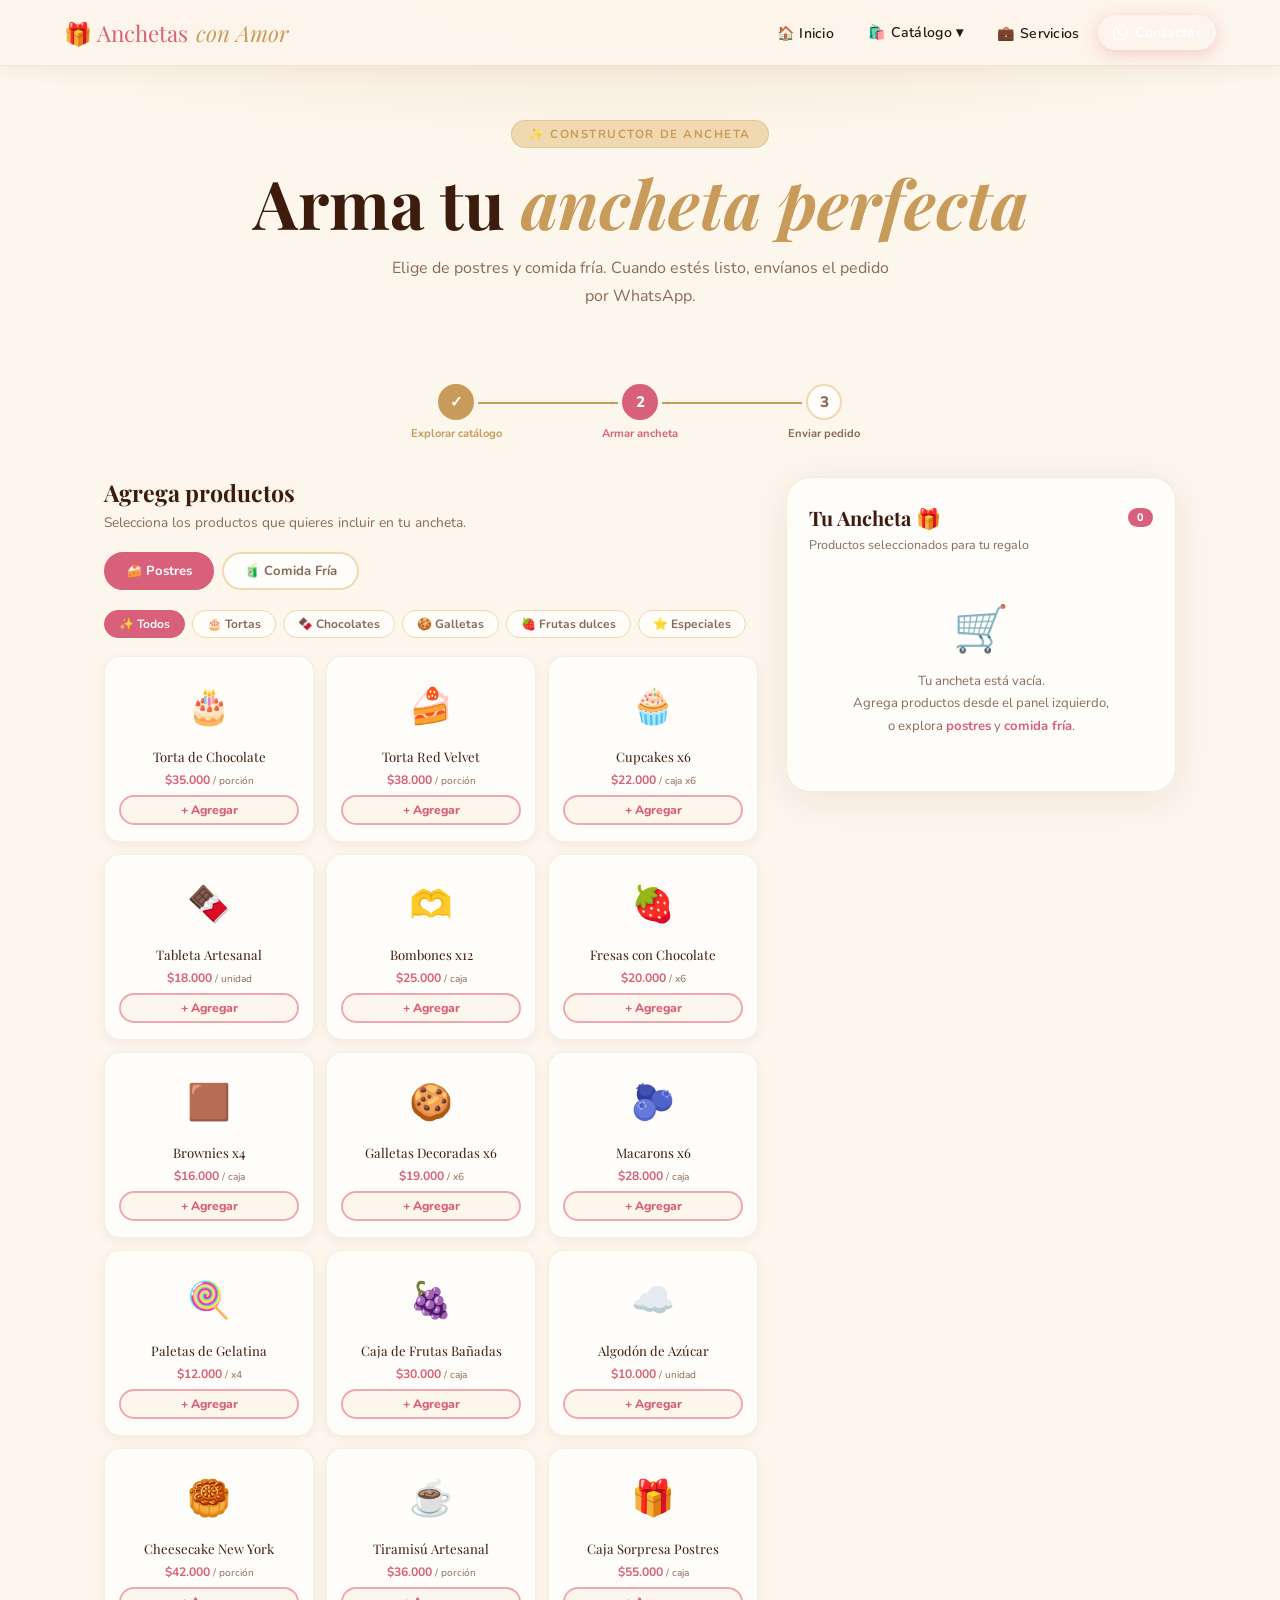
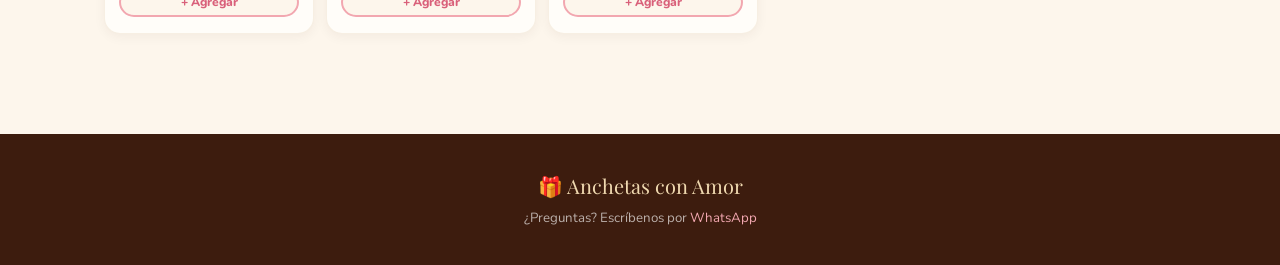
==== crea-tu-ancheta.html @ 2e7be338 "primer commit" ====
<!DOCTYPE html>
<html lang="es">
<head>
  <meta charset="UTF-8"/>
  <meta name="viewport" content="width=device-width, initial-scale=1.0"/>
  <title>Crea tu Ancheta · Anchetas con Amor ✨</title>
  <link rel="stylesheet" href="shared.css"/>
  <style>
    /* ── Hero ── */
    .page-hero::before {
      content:''; position:absolute; inset:0;
      background: radial-gradient(ellipse 85% 55% at 50% 0%, rgba(200,155,90,0.2) 0%, transparent 70%);
      pointer-events:none;
    }
    .hero-tag { background:var(--light-gold); color:var(--gold); border:1px solid rgba(200,155,90,0.3); }
    .page-hero h1 em { color:var(--gold); }

    /* ── Steps ── */
    .steps-bar {
      display:flex; justify-content:center; align-items:center;
      gap:0; padding:24px 5% 36px; max-width:680px; margin:0 auto;
    }
    .step { display:flex; flex-direction:column; align-items:center; gap:6px; flex:1; position:relative; }
    .step:not(:last-child)::after {
      content:''; position:absolute; top:18px; left:calc(50% + 22px); right:calc(-50% + 22px);
      height:2px; background:var(--light-gold);
    }
    .step.done:not(:last-child)::after,
    .step.active:not(:last-child)::after { background:var(--gold); }
    .step-dot {
      width:36px; height:36px; border-radius:50%; display:flex; align-items:center; justify-content:center;
      font-size:0.95rem; font-weight:800; background:var(--warm-white);
      border:2px solid var(--light-gold); color:var(--text-light); transition:all 0.3s; z-index:1;
    }
    .step.active .step-dot { background:var(--rose); border-color:var(--rose); color:#fff; }
    .step.done   .step-dot { background:var(--gold); border-color:var(--gold); color:#fff; }
    .step-label  { font-size:0.7rem; font-weight:700; color:var(--text-light); text-align:center; }
    .step.active .step-label { color:var(--rose); }
    .step.done   .step-label { color:var(--gold); }

    /* ── Layout ── */
    .builder-wrap {
      display:grid; grid-template-columns:1fr 390px; gap:28px;
      padding:0 5% 100px; max-width:1200px; margin:0 auto;
    }

    /* ── Left panel ── */
    .catalog-panel h2 {
      font-family:'Playfair Display',serif; font-size:1.45rem;
      color:var(--chocolate); margin-bottom:5px;
    }
    .catalog-panel > .sub { color:var(--text-light); font-size:0.86rem; margin-bottom:20px; }

    .source-tabs { display:flex; gap:8px; margin-bottom:20px; flex-wrap:wrap; }
    .source-tab {
      padding:8px 20px; border-radius:50px; border:2px solid var(--light-gold);
      background:var(--warm-white); color:var(--text-light); font-weight:700;
      font-size:0.82rem; cursor:pointer; transition:all 0.2s; font-family:'Nunito',sans-serif;
    }
    .source-tab.active { background:var(--rose); color:#fff; border-color:var(--rose); }

    .mini-filter-bar { display:flex; gap:7px; flex-wrap:wrap; margin-bottom:18px; }
    .mini-filter {
      padding:5px 14px; border-radius:50px; border:1.5px solid var(--light-gold);
      background:var(--warm-white); color:var(--text-light); font-weight:700;
      font-size:0.75rem; cursor:pointer; transition:all 0.2s; font-family:'Nunito',sans-serif;
    }
    .mini-filter:hover  { border-color:var(--blush); color:var(--rose); }
    .mini-filter.active { background:var(--rose); color:#fff; border-color:var(--rose); }

    .mini-grid {
      display:grid; grid-template-columns:repeat(auto-fill, minmax(170px,1fr)); gap:12px;
    }
    .mini-card {
      background:var(--warm-white); border-radius:16px; padding:14px 14px 16px;
      border:1px solid rgba(200,155,90,0.14); box-shadow:0 3px 12px rgba(61,28,14,0.05);
      transition:transform 0.2s, box-shadow 0.2s; display:flex; flex-direction:column;
      align-items:center; gap:7px; text-align:center;
    }
    .mini-card:hover { transform:translateY(-4px); box-shadow:0 10px 26px rgba(61,28,14,0.1); }
    .mini-card.hidden { display:none; }

    .mini-img-wrap {
      width:70px; height:70px; border-radius:12px; overflow:hidden;
      display:flex; align-items:center; justify-content:center; flex-shrink:0;
    }
    .mini-img-wrap img { width:100%; height:100%; object-fit:cover; }
    .mini-emoji { font-size:2.2rem; }

    .mini-name  { font-family:'Playfair Display',serif; font-size:0.82rem; color:var(--chocolate); line-height:1.3; }
    .mini-price { font-size:0.76rem; color:var(--rose); font-weight:700; }
    .mini-add {
      background:var(--cream); border:2px solid var(--blush); color:var(--rose);
      border-radius:50px; padding:5px 14px; font-weight:800; font-size:0.76rem;
      cursor:pointer; transition:all 0.2s; width:100%; font-family:'Nunito',sans-serif;
    }
    .mini-add:hover { background:var(--rose); color:#fff; border-color:var(--rose); }

    .hidden-panel { display:none; }

    /* ── Cart panel ── */
    .cart-panel {
      position:sticky; top:88px; height:fit-content;
      background:var(--warm-white); border-radius:24px; padding:26px 22px;
      border:1px solid rgba(200,155,90,0.2); box-shadow:0 8px 40px rgba(61,28,14,0.08);
      max-height: calc(100vh - 110px);
      overflow-y: auto;
    }
    .cart-panel::-webkit-scrollbar { width: 5px; }
    .cart-panel::-webkit-scrollbar-thumb { background: var(--light-gold); border-radius: 10px; }

    .cart-panel h3 {
      font-family:'Playfair Display',serif; font-size:1.25rem; color:var(--chocolate);
      margin-bottom:5px; display:flex; align-items:center; justify-content:space-between;
    }
    .cart-count-badge {
      background:var(--rose); color:#fff; font-size:0.68rem; font-weight:800;
      padding:2px 9px; border-radius:50px; font-family:'Nunito',sans-serif;
    }
    .cart-subtitle { font-size:0.78rem; color:var(--text-light); margin-bottom:18px; }

    /* Empty */
    .cart-empty { text-align:center; padding:28px 0; }
    .cart-empty .ei { font-size:2.8rem; margin-bottom:10px; }
    .cart-empty p { color:var(--text-light); font-size:0.82rem; line-height:1.7; }
    .cart-empty a { color:var(--rose); font-weight:700; text-decoration:none; }

    /* Items */
    .cart-items { display:flex; flex-direction:column; gap:9px; margin-bottom:16px; }
    .cart-item {
      display:flex; align-items:center; gap:10px; padding:9px 12px;
      background:var(--cream); border-radius:13px; border:1px solid rgba(200,155,90,0.14);
    }
    .ci-thumb {
      width:38px; height:38px; border-radius:9px; overflow:hidden; flex-shrink:0;
      display:flex; align-items:center; justify-content:center;
      background:var(--light-gold);
    }
    .ci-thumb img  { width:100%; height:100%; object-fit:cover; }
    .ci-thumb span { font-size:1.5rem; }
    .ci-info { flex:1; min-width:0; }
    .ci-name  { font-size:0.8rem; font-weight:700; color:var(--chocolate); white-space:nowrap; overflow:hidden; text-overflow:ellipsis; }
    .ci-price { font-size:0.72rem; color:var(--text-light); }
    .ci-controls { display:flex; align-items:center; gap:4px; flex-shrink:0; }
    .ci-btn {
      width:24px; height:24px; border-radius:50%; border:1.5px solid var(--blush);
      background:none; color:var(--rose); font-size:0.88rem; font-weight:800;
      cursor:pointer; transition:all 0.18s; display:flex; align-items:center; justify-content:center;
      font-family:'Nunito',sans-serif;
    }
    .ci-btn:hover { background:var(--rose); color:#fff; border-color:var(--rose); }
    .ci-qty { font-size:0.82rem; font-weight:800; min-width:18px; text-align:center; }

    /* Totals */
    .cart-divider { height:1px; background:var(--light-gold); margin:14px 0; }
    .cart-total { display:flex; justify-content:space-between; font-size:0.86rem; color:var(--text-light); margin-bottom:5px; }
    .cart-total.grand { font-size:1.1rem; font-family:'Playfair Display',serif; color:var(--chocolate); }
    .cart-total.grand span:last-child { color:var(--rose); }

    /* Message */
    .message-field { margin:16px 0; }
    .message-field label { display:block; font-size:0.78rem; font-weight:700; color:var(--text-light); margin-bottom:6px; letter-spacing:0.04em; }
    .message-field textarea {
      width:100%; padding:9px 13px; border-radius:12px;
      border:1.5px solid var(--light-gold); background:var(--cream);
      font-family:'Nunito',sans-serif; font-size:0.82rem; color:var(--text);
      resize:none; height:68px; transition:border-color 0.2s;
    }
    .message-field textarea:focus { outline:none; border-color:var(--rose); }

    /* Buttons */
    .btn-order {
      width:100%; padding:13px; border-radius:50px;
      background:var(--rose); color:#fff; font-family:'Nunito',sans-serif;
      font-weight:800; font-size:0.93rem; border:none; cursor:pointer;
      box-shadow:0 6px 22px rgba(217,96,122,0.35); transition:background 0.2s, transform 0.2s;
      display:flex; align-items:center; justify-content:center; gap:8px;
      margin-bottom:9px; text-decoration:none;
    }
    .btn-order:hover { background:var(--deep-rose); transform:translateY(-2px); }
    .btn-clear {
      width:100%; padding:9px; border-radius:50px;
      background:transparent; color:var(--text-light); font-family:'Nunito',sans-serif;
      font-weight:700; font-size:0.8rem; border:1.5px solid var(--light-gold); cursor:pointer; transition:all 0.2s;
    }
    .btn-clear:hover { border-color:var(--rose); color:var(--rose); }

    /* Responsive */
    @media (max-width:900px) {
      .builder-wrap { grid-template-columns:1fr; }
      .cart-panel { position:static; max-height:none; }
    }
  </style>
</head>
<body>

<nav id="navbar">
  <a href="index.html" class="logo">🎁 Anchetas <span>con Amor</span></a>
  <button class="hamburger" id="hamburger"><span></span><span></span><span></span></button>
  <ul class="nav-links" id="navLinks">
    <li><a href="index.html">🏠 Inicio</a></li>
    <li class="dropdown">
      <button>🛍️ Catálogo ▾</button>
      <div class="dropdown-menu">
        <a href="postres.html">🍰 Postres</a>
        <div class="dropdown-divider"></div>
        <a href="comida-fria.html">🧃 Comida Fría</a>
        <div class="dropdown-divider"></div>
        <a href="crea-tu-ancheta.html" style="color:var(--rose)">✨ Crea tu Ancheta</a>
      </div>
    </li>
    <li><a href="servicios.html">💼 Servicios</a></li>
    <li><a id="navWA" href="#" target="_blank" rel="noopener" class="btn-wa">
      <svg width="15" height="15" viewBox="0 0 24 24" fill="currentColor"><path d="M17.472 14.382c-.297-.149-1.758-.867-2.03-.967-.273-.099-.471-.148-.67.15-.197.297-.767.966-.94 1.164-.173.199-.347.223-.644.075-.297-.15-1.255-.463-2.39-1.475-.883-.788-1.48-1.761-1.653-2.059-.173-.297-.018-.458.13-.606.134-.133.298-.347.446-.52.149-.174.198-.298.298-.497.099-.198.05-.371-.025-.52-.075-.149-.669-1.612-.916-2.207-.242-.579-.487-.5-.669-.51-.173-.008-.371-.01-.57-.01-.198 0-.52.074-.792.372-.272.297-1.04 1.016-1.04 2.479 0 1.462 1.065 2.875 1.213 3.074.149.198 2.096 3.2 5.077 4.487.709.306 1.262.489 1.694.625.712.227 1.36.195 1.871.118.571-.085 1.758-.719 2.006-1.413.248-.694.248-1.289.173-1.413-.074-.124-.272-.198-.57-.347m-5.421 7.403h-.004a9.87 9.87 0 01-5.031-1.378l-.361-.214-3.741.982.998-3.648-.235-.374a9.86 9.86 0 01-1.51-5.26c.001-5.45 4.436-9.884 9.888-9.884 2.64 0 5.122 1.03 6.988 2.898a9.825 9.825 0 012.893 6.994c-.003 5.45-4.437 9.884-9.885 9.884m8.413-18.297A11.815 11.815 0 0012.05 0C5.495 0 .16 5.335.157 11.892c0 2.096.547 4.142 1.588 5.945L.057 24l6.305-1.654a11.882 11.882 0 005.683 1.448h.005c6.554 0 11.89-5.335 11.893-11.893a11.821 11.821 0 00-3.48-8.413z"/></svg>
      Contactar
    </a></li>
  </ul>
</nav>

<div class="page-hero">
  <span class="hero-tag">✨ Constructor de ancheta</span>
  <h1>Arma tu <em>ancheta perfecta</em></h1>
  <p>Elige de postres y comida fría. Cuando estés listo, envíanos el pedido por WhatsApp.</p>
</div>

<!-- Steps -->
<div class="steps-bar">
  <div class="step done">
    <div class="step-dot">✓</div>
    <span class="step-label">Explorar catálogo</span>
  </div>
  <div class="step active" id="step2">
    <div class="step-dot">2</div>
    <span class="step-label">Armar ancheta</span>
  </div>
  <div class="step" id="step3">
    <div class="step-dot">3</div>
    <span class="step-label">Enviar pedido</span>
  </div>
</div>

<!-- Builder layout -->
<div class="builder-wrap">

  <!-- LEFT: mini catalog -->
  <div class="catalog-panel">
    <h2>Agrega productos</h2>
    <p class="sub">Selecciona los productos que quieres incluir en tu ancheta.</p>

    <div class="source-tabs">
      <button class="source-tab active" id="tab-postres" onclick="showSection('postres',this)">🍰 Postres</button>
      <button class="source-tab"        id="tab-fria"    onclick="showSection('fria',this)">🧃 Comida Fría</button>
    </div>

    <!-- Postres mini section -->
    <div id="section-postres">
      <div class="mini-filter-bar" id="mf-postres"></div>
      <div class="mini-grid" id="mg-postres"></div>
    </div>

    <!-- Comida fría mini section -->
    <div id="section-fria" class="hidden-panel">
      <div class="mini-filter-bar" id="mf-fria"></div>
      <div class="mini-grid" id="mg-fria"></div>
    </div>
  </div>

  <!-- RIGHT: cart -->
  <div class="cart-panel">
    <h3>
      Tu Ancheta 🎁
      <span class="cart-count-badge" id="cartBadge">0</span>
    </h3>
    <p class="cart-subtitle">Productos seleccionados para tu regalo</p>

    <div id="cartEmpty" class="cart-empty">
      <div class="ei">🛒</div>
      <p>Tu ancheta está vacía.<br>
        Agrega productos desde el panel izquierdo,<br>
        o explora <a href="postres.html">postres</a> y <a href="comida-fria.html">comida fría</a>.
      </p>
    </div>

    <div id="cartItemsEl" class="cart-items" style="display:none"></div>

    <div id="cartFooter" style="display:none">
      <div class="cart-divider"></div>
      <div class="cart-total"><span>Subtotal</span><span id="subtotal">$0</span></div>
      <div class="cart-total"><span>Empaque & Decoración</span><span id="empaqueAmt">$5.000</span></div>
      <div class="cart-total grand"><span>Total estimado</span><span id="grandTotal">$5.000</span></div>

      <div class="message-field">
        <label>💌 Mensaje para incluir en la ancheta (opcional)</label>
        <textarea id="msgField" placeholder="Ej: ¡Feliz cumpleaños amor! Con todo mi cariño 🌹"></textarea>
      </div>

      <a id="btnOrder" href="#" class="btn-order" target="_blank" rel="noopener">
        <svg width="17" height="17" viewBox="0 0 24 24" fill="currentColor"><path d="M17.472 14.382c-.297-.149-1.758-.867-2.03-.967-.273-.099-.471-.148-.67.15-.197.297-.767.966-.94 1.164-.173.199-.347.223-.644.075-.297-.15-1.255-.463-2.39-1.475-.883-.788-1.48-1.761-1.653-2.059-.173-.297-.018-.458.13-.606.134-.133.298-.347.446-.52.149-.174.198-.298.298-.497.099-.198.05-.371-.025-.52-.075-.149-.669-1.612-.916-2.207-.242-.579-.487-.5-.669-.51-.173-.008-.371-.01-.57-.01-.198 0-.52.074-.792.372-.272.297-1.04 1.016-1.04 2.479 0 1.462 1.065 2.875 1.213 3.074.149.198 2.096 3.2 5.077 4.487.709.306 1.262.489 1.694.625.712.227 1.36.195 1.871.118.571-.085 1.758-.719 2.006-1.413.248-.694.248-1.289.173-1.413-.074-.124-.272-.198-.57-.347m-5.421 7.403h-.004a9.87 9.87 0 01-5.031-1.378l-.361-.214-3.741.982.998-3.648-.235-.374a9.86 9.86 0 01-1.51-5.26c.001-5.45 4.436-9.884 9.888-9.884 2.64 0 5.122 1.03 6.988 2.898a9.825 9.825 0 012.893 6.994c-.003 5.45-4.437 9.884-9.885 9.884m8.413-18.297A11.815 11.815 0 0012.05 0C5.495 0 .16 5.335.157 11.892c0 2.096.547 4.142 1.588 5.945L.057 24l6.305-1.654a11.882 11.882 0 005.683 1.448h.005c6.554 0 11.89-5.335 11.893-11.893a11.821 11.821 0 00-3.48-8.413z"/></svg>
        Pedir por WhatsApp
      </a>
      <button class="btn-clear" onclick="clearCart()">🗑️ Vaciar ancheta</button>
    </div>
  </div>
</div>

<div id="toast"></div>

<footer>
  <span class="footer-logo">🎁 Anchetas con Amor</span>
  <p>¿Preguntas? Escríbenos por <a id="footerWA" href="#">WhatsApp</a></p>
</footer>

<script src="productos.js"></script>
<script>
  // ── Cart ──────────────────────────────────────────────
  function getCart() { try { return JSON.parse(localStorage.getItem('ancheta_cart')) || []; } catch { return []; } }
  function saveCart(c) { localStorage.setItem('ancheta_cart', JSON.stringify(c)); renderCart(); }

  function fmt(n) { return '$' + n.toLocaleString('es-CO'); }

  function addToCart(id) {
    const prod = CATALOGO.find(p => p.id === id);
    if (!prod) return;
    let cart = getCart();
    const ex = cart.find(i => i.id === id);
    if (ex) { ex.qty += 1; } else { cart.push({ id:prod.id, name:prod.name, emoji:prod.emoji, image:prod.image||'', price:prod.price, qty:1, seccion:prod.seccion }); }
    saveCart(cart);
    showToast('🎁 ' + prod.name + ' agregado');
  }

  function changeCartQty(id, delta) {
    let cart = getCart();
    const idx = cart.findIndex(i => i.id === id);
    if (idx === -1) return;
    cart[idx].qty += delta;
    if (cart[idx].qty <= 0) cart.splice(idx, 1);
    saveCart(cart);
  }

  function clearCart() {
    if (!confirm('¿Vaciar tu ancheta?')) return;
    localStorage.removeItem('ancheta_cart');
    renderCart();
  }

  // ── Render cart ───────────────────────────────────────
  function renderCart() {
    const cart    = getCart();
    const total   = cart.reduce((s, i) => s + i.qty, 0);
    const sub     = cart.reduce((s, i) => s + i.qty * i.price, 0);
    const empaque = CONFIG.empaque;

    document.getElementById('cartBadge').textContent = total;
    document.getElementById('cartEmpty').style.display    = cart.length === 0 ? 'block' : 'none';
    document.getElementById('cartItemsEl').style.display  = cart.length > 0  ? 'flex'  : 'none';
    document.getElementById('cartFooter').style.display   = cart.length > 0  ? 'block' : 'none';

    // step 3
    document.getElementById('step3').classList.toggle('active', cart.length > 0);

    if (cart.length > 0) {
      document.getElementById('subtotal').textContent   = fmt(sub);
      document.getElementById('empaqueAmt').textContent = fmt(empaque);
      document.getElementById('grandTotal').textContent = fmt(sub + empaque);

      const el = document.getElementById('cartItemsEl');
      el.innerHTML = '';
      cart.forEach(item => {
        const div = document.createElement('div');
        div.className = 'cart-item';
        const thumbHTML = item.image
          ? `<img src="${item.image}" alt="${item.name}" onerror="this.style.display='none';this.nextElementSibling.style.display='block'"><span style="display:none">${item.emoji}</span>`
          : `<span>${item.emoji}</span>`;
        div.innerHTML = `
          <div class="ci-thumb">${thumbHTML}</div>
          <div class="ci-info">
            <div class="ci-name">${item.name}</div>
            <div class="ci-price">${fmt(item.price)} c/u · ${fmt(item.price * item.qty)}</div>
          </div>
          <div class="ci-controls">
            <button class="ci-btn" onclick="changeCartQty('${item.id}',-1)">−</button>
            <span class="ci-qty">${item.qty}</span>
            <button class="ci-btn" onclick="changeCartQty('${item.id}',1)">+</button>
          </div>`;
        el.appendChild(div);
      });
      updateWALink(cart, sub);
    }
  }

  function updateWALink(cart, sub) {
    const msg_field = document.getElementById('msgField');
    const msg = msg_field ? msg_field.value : '';
    let text = `🎁 *Pedido de Ancheta — ${CONFIG.nombre_negocio}*\n\n*Productos:*\n`;
    cart.forEach(i => { text += `• ${i.emoji} ${i.name} x${i.qty} = ${fmt(i.price * i.qty)}\n`; });
    text += `\n📦 Empaque & Decoración: ${fmt(CONFIG.empaque)}`;
    text += `\n💰 *Total estimado: ${fmt(sub + CONFIG.empaque)}*`;
    if (msg.trim()) text += `\n\n💌 *Mensaje para la ancheta:*\n"${msg.trim()}"`;
    text += '\n\n¡Hola! Quisiera hacer este pedido 😊';
    document.getElementById('btnOrder').href = 'https://wa.me/' + CONFIG.whatsapp + '?text=' + encodeURIComponent(text);
  }

  document.addEventListener('input', e => {
    if (e.target.id === 'msgField') {
      const cart = getCart();
      const sub  = cart.reduce((s, i) => s + i.qty * i.price, 0);
      updateWALink(cart, sub);
    }
  });

  // ── Build mini catalogs ───────────────────────────────
  const CAT_LABELS = {
    // postres
    'tortas':'🎂 Tortas','chocolates':'🍫 Chocolates','galletas':'🍪 Galletas',
    'frutas-dulces':'🍓 Frutas dulces','especiales':'⭐ Especiales',
    // fria
    'bebidas':'🥤 Bebidas','snacks':'🍿 Snacks','quesos':'🧀 Quesos',
    'frutas-frescas':'🍉 Frutas','saludables':'🥗 Saludables'
  };

  function buildMiniSection(seccion) {
    const prods = CATALOGO.filter(p => p.seccion === seccion && p.active);
    const filterBar = document.getElementById('mf-' + seccion);
    const grid = document.getElementById('mg-' + seccion);

    // mini filters
    const btnAll = document.createElement('button');
    btnAll.className = 'mini-filter active'; btnAll.dataset.filter = 'all'; btnAll.textContent = '✨ Todos';
    filterBar.appendChild(btnAll);

    const cats = [...new Set(prods.map(p => p.category))];
    cats.forEach(cat => {
      const btn = document.createElement('button');
      btn.className = 'mini-filter'; btn.dataset.filter = cat;
      btn.textContent = CAT_LABELS[cat] || cat;
      filterBar.appendChild(btn);
    });

    filterBar.addEventListener('click', e => {
      const btn = e.target.closest('.mini-filter');
      if (!btn) return;
      filterBar.querySelectorAll('.mini-filter').forEach(b => b.classList.remove('active'));
      btn.classList.add('active');
      const cat = btn.dataset.filter;
      grid.querySelectorAll('.mini-card').forEach(card => {
        card.classList.toggle('hidden', !(cat === 'all' || card.dataset.cat === cat));
      });
    });

    // cards
    prods.forEach(prod => {
      const div = document.createElement('div');
      div.className = 'mini-card'; div.dataset.cat = prod.category;
      const thumbHTML = prod.image
        ? `<img src="${prod.image}" alt="${prod.name}" style="width:100%;height:100%;object-fit:cover" onerror="this.style.display='none';this.nextElementSibling.style.display='block'"><span class="mini-emoji" style="display:none">${prod.emoji}</span>`
        : `<span class="mini-emoji">${prod.emoji}</span>`;
      div.innerHTML = `
        <div class="mini-img-wrap">${thumbHTML}</div>
        <div class="mini-name">${prod.name}</div>
        <div class="mini-price">${fmt(prod.price)} <small style="font-weight:400;color:var(--text-light)">/ ${prod.unit}</small></div>
        <button class="mini-add" onclick="addToCart('${prod.id}')">+ Agregar</button>`;
      grid.appendChild(div);
    });
  }

  function showSection(seccion, btn) {
    document.querySelectorAll('.source-tab').forEach(b => b.classList.remove('active'));
    btn.classList.add('active');
    document.getElementById('section-postres').classList.toggle('hidden-panel', seccion !== 'postres');
    document.getElementById('section-fria').classList.toggle('hidden-panel', seccion !== 'fria');
  }

  function showToast(msg) {
    const t = document.getElementById('toast');
    if (!t) return;
    t.textContent = msg; t.classList.add('show');
    clearTimeout(t._t); t._t = setTimeout(() => t.classList.remove('show'), 2500);
  }

  // ── Nav ───────────────────────────────────────────────
  window.addEventListener('scroll', () => document.getElementById('navbar').classList.toggle('scrolled', scrollY > 20));
  document.getElementById('hamburger').addEventListener('click', () => document.getElementById('navLinks').classList.toggle('open'));

  // ── Init ──────────────────────────────────────────────
  document.getElementById('navWA').href    = 'https://wa.me/' + CONFIG.whatsapp + '?text=' + encodeURIComponent('Hola! Me interesa una ancheta 🎁');
  document.getElementById('footerWA').href = 'https://wa.me/' + CONFIG.whatsapp;

  buildMiniSection('postres');
  buildMiniSection('fria');
  renderCart();
</script>
</body>
</html>
---- shared.css ----
/* =====================================================
   shared.css — Estilos compartidos entre todas las páginas
   ===================================================== */

@import url('https://fonts.googleapis.com/css2?family=Playfair+Display:ital,wght@0,400;0,700;1,400&family=Nunito:wght@300;400;600;700;800&display=swap');

/* ── Variables globales ── */
:root {
  --cream: #FDF6EC;
  --warm-white: #FFFDF9;
  --blush: #F2A7B0;
  --rose: #D9607A;
  --deep-rose: #A63C52;
  --gold: #C89B5A;
  --light-gold: #F0D9B0;
  --chocolate: #3D1C0E;
  --text: #2B1A10;
  --text-light: #8A6A58;
  --teal: #4A9E7F;
  --deep-teal: #2E7A5E;
  --mint: #A8D5BA;
  --light-sky: #D6F0F0;
  --success: #4CAF50;
  --radius-card: 22px;
  --shadow-card: 0 4px 20px rgba(61,28,14,0.07);
  --shadow-hover: 0 16px 42px rgba(61,28,14,0.13);
}

* { margin: 0; padding: 0; box-sizing: border-box; }
html { scroll-behavior: smooth; }
body { font-family: 'Nunito', sans-serif; background: var(--cream); color: var(--text); overflow-x: hidden; }

/* ── Navbar ── */
nav {
  position: fixed; top: 0; left: 0; right: 0; z-index: 1000;
  display: flex; align-items: center; justify-content: space-between;
  padding: 15px 5%;
  background: rgba(253,246,236,0.93); backdrop-filter: blur(16px);
  border-bottom: 1px solid rgba(200,155,90,0.2);
  box-shadow: 0 2px 24px rgba(61,28,14,0.06);
  transition: box-shadow 0.3s;
}
nav.scrolled { box-shadow: 0 4px 30px rgba(61,28,14,0.1); }

.logo { font-family: 'Playfair Display', serif; font-size: 1.4rem; color: var(--rose); text-decoration: none; display: flex; align-items: center; gap: 8px; }
.logo span { font-style: italic; color: var(--gold); }

.nav-links { display: flex; align-items: center; gap: 4px; list-style: none; }
.nav-links li a, .nav-links li button {
  font-family: 'Nunito', sans-serif; font-weight: 600; font-size: 0.88rem;
  color: var(--text); text-decoration: none; background: none; border: none;
  cursor: pointer; padding: 8px 15px; border-radius: 50px;
  transition: background 0.22s, color 0.22s; letter-spacing: 0.02em;
}
.nav-links li a:hover, .nav-links li button:hover { background: var(--light-gold); color: var(--deep-rose); }
.nav-links li a.active { background: var(--rose); color: #fff; }

.dropdown { position: relative; }
.dropdown-menu {
  display: none; position: absolute; top: calc(100% + 12px); left: 50%;
  transform: translateX(-50%); background: var(--warm-white);
  border: 1px solid var(--light-gold); border-radius: 18px;
  box-shadow: 0 12px 44px rgba(61,28,14,0.13); min-width: 210px; z-index: 200;
  overflow: hidden; animation: dropIn 0.2s ease;
}
@keyframes dropIn { from{opacity:0;transform:translateX(-50%) translateY(-10px)} to{opacity:1;transform:translateX(-50%) translateY(0)} }
.dropdown:hover .dropdown-menu, .dropdown:focus-within .dropdown-menu { display: block; }
.dropdown-menu a {
  display: flex; align-items: center; gap: 10px; padding: 13px 20px;
  font-size: 0.87rem; font-weight: 600; color: var(--text); text-decoration: none; transition: background 0.2s;
}
.dropdown-menu a:hover { background: var(--cream); color: var(--rose); }
.dropdown-divider { height: 1px; background: var(--light-gold); margin: 0 14px; }

.btn-wa {
  display: flex; align-items: center; gap: 7px;
  background: var(--rose); color: #fff !important; padding: 9px 20px; border-radius: 50px;
  font-weight: 700 !important; font-size: 0.87rem !important; text-decoration: none;
  box-shadow: 0 4px 18px rgba(217,96,122,0.3); transition: background 0.22s, transform 0.2s, box-shadow 0.2s;
}
.btn-wa:hover { background: var(--deep-rose) !important; transform: translateY(-2px); box-shadow: 0 8px 26px rgba(217,96,122,0.4); }

.hamburger { display: none; flex-direction: column; gap: 5px; background: none; border: none; cursor: pointer; padding: 6px; }
.hamburger span { width: 24px; height: 2px; background: var(--text); border-radius: 2px; transition: all 0.3s; }

/* ── Animaciones globales ── */
@keyframes fadeUp { from{opacity:0;transform:translateY(26px)} to{opacity:1;transform:translateY(0)} }
@keyframes badgePop { from{opacity:0;transform:scale(0.5) translateY(20px)} to{opacity:1;transform:scale(1) translateY(0)} }

/* ── Toast global ── */
#toast {
  position: fixed; bottom: 90px; left: 50%; transform: translateX(-50%) translateY(14px);
  background: var(--chocolate); color: #fff; padding: 11px 26px; border-radius: 50px;
  font-weight: 700; font-size: 0.87rem; opacity: 0; pointer-events: none;
  transition: opacity 0.3s, transform 0.3s; z-index: 9999; white-space: nowrap;
}
#toast.show { opacity: 1; transform: translateX(-50%) translateY(0); }

/* ── Ancheta badge flotante ── */
#anchetaBadge {
  position: fixed; bottom: 26px; right: 26px; z-index: 900;
  background: var(--rose); color: #fff;
  padding: 13px 22px; border-radius: 50px;
  font-weight: 800; font-size: 0.9rem;
  box-shadow: 0 8px 32px rgba(217,96,122,0.45);
  display: flex; align-items: center; gap: 10px;
  text-decoration: none; transition: background 0.2s, transform 0.2s, box-shadow 0.2s;
  animation: badgePop 0.4s cubic-bezier(.34,1.56,.64,1) both;
}
#anchetaBadge:hover { background: var(--deep-rose); transform: translateY(-3px) scale(1.03); }
#anchetaBadge .count {
  background: #fff; color: var(--rose); font-size: 0.76rem; font-weight: 800;
  width: 22px; height: 22px; border-radius: 50%; display: flex; align-items: center; justify-content: center;
}

/* ── Page hero ── */
.page-hero { padding: 120px 5% 50px; text-align: center; position: relative; overflow: hidden; }
.hero-tag {
  display: inline-block; font-size: 0.73rem; font-weight: 700; letter-spacing: 0.13em;
  text-transform: uppercase; padding: 5px 17px; border-radius: 50px; margin-bottom: 18px;
  animation: fadeUp 0.7s ease both;
}
.page-hero h1 {
  font-family: 'Playfair Display', serif; font-size: clamp(2.3rem, 5.5vw, 4.2rem);
  color: var(--chocolate); line-height: 1.1; animation: fadeUp 0.8s ease 0.1s both;
}
.page-hero h1 em { font-style: italic; }
.page-hero p {
  color: var(--text-light); font-size: 1rem; max-width: 500px;
  margin: 14px auto 0; line-height: 1.75; animation: fadeUp 0.9s ease 0.2s both;
}

/* ── Filter bar ── */
.filter-bar { display: flex; justify-content: center; gap: 10px; flex-wrap: wrap; padding: 28px 5% 38px; }
.filter-btn {
  font-family: 'Nunito', sans-serif; font-weight: 700; font-size: 0.84rem;
  padding: 9px 22px; border-radius: 50px; border: 2px solid var(--light-gold);
  background: var(--warm-white); color: var(--text-light); cursor: pointer; transition: all 0.22s;
}
.filter-btn:hover { border-color: var(--blush); color: var(--rose); }
.filter-btn.active { background: var(--rose); color: #fff; border-color: var(--rose); }

/* ── Products grid ── */
.products-section { padding: 0 5% 120px; max-width: 1200px; margin: 0 auto; }
.products-grid { display: grid; grid-template-columns: repeat(auto-fill, minmax(255px, 1fr)); gap: 22px; }

/* ── Product card ── */
.product-card {
  background: var(--warm-white); border-radius: var(--radius-card);
  overflow: hidden; border: 1px solid rgba(200,155,90,0.13);
  box-shadow: var(--shadow-card); transition: transform 0.3s, box-shadow 0.3s;
  display: flex; flex-direction: column; animation: fadeUp 0.6s ease both;
}
.product-card:hover { transform: translateY(-7px); box-shadow: var(--shadow-hover); }
.product-card.hidden { display: none; }

/* Card image area */
.card-img-wrap {
  height: 190px; position: relative; overflow: hidden;
  display: flex; align-items: center; justify-content: center;
}
.card-img-wrap img {
  width: 100%; height: 100%; object-fit: cover;
  transition: transform 0.4s ease;
}
.product-card:hover .card-img-wrap img { transform: scale(1.06); }
.card-emoji-fallback { font-size: 4.5rem; }

/* badges */
.card-badge {
  position: absolute; top: 12px; right: 12px;
  font-size: 0.64rem; font-weight: 800; letter-spacing: 0.09em;
  text-transform: uppercase; padding: 3px 11px; border-radius: 50px; color: #fff;
}
.badge-popular { background: var(--gold); }
.badge-nuevo   { background: var(--rose); }
.badge-fresco  { background: #43A047; }

/* Card body */
.card-body { padding: 18px 20px 20px; flex: 1; display: flex; flex-direction: column; }
.card-body h3 { font-family: 'Playfair Display', serif; font-size: 1.05rem; color: var(--chocolate); margin-bottom: 5px; }
.card-body p  { font-size: 0.8rem; color: var(--text-light); line-height: 1.6; flex: 1; }

.card-footer { display: flex; align-items: center; justify-content: space-between; margin-top: 15px; flex-wrap: wrap; gap: 10px; }
.price { font-family: 'Playfair Display', serif; font-size: 1.08rem; color: var(--deep-rose); font-weight: 700; }
.price small { font-family: 'Nunito', sans-serif; font-size: 0.68rem; color: var(--text-light); font-weight: 400; }

/* Card action buttons */
.card-actions { display: flex; align-items: center; gap: 7px; flex-wrap: wrap; }

.btn-add-ancheta {
  background: var(--cream); border: 2px solid var(--blush); color: var(--rose);
  font-family: 'Nunito', sans-serif; font-weight: 800; font-size: 0.78rem;
  padding: 7px 14px; border-radius: 50px; cursor: pointer;
  transition: all 0.2s; white-space: nowrap;
}
.btn-add-ancheta:hover { background: var(--rose); color: #fff; border-color: var(--rose); transform: scale(1.04); }

.btn-buy-solo {
  background: var(--chocolate); color: #fff;
  font-family: 'Nunito', sans-serif; font-weight: 800; font-size: 0.78rem;
  padding: 7px 14px; border-radius: 50px; cursor: pointer;
  border: none; transition: all 0.2s; white-space: nowrap; text-decoration: none;
  display: inline-flex; align-items: center; gap: 5px;
}
.btn-buy-solo:hover { background: var(--teal); transform: scale(1.04); }

/* Qty counter */
.qty-control { display: none; align-items: center; gap: 5px; }
.qty-control.visible { display: flex; }
.qty-btn {
  width: 27px; height: 27px; border-radius: 50%; border: 2px solid var(--blush);
  background: none; color: var(--rose); font-size: 1rem; font-weight: 800;
  cursor: pointer; transition: all 0.2s; display: flex; align-items: center; justify-content: center;
  font-family: 'Nunito', sans-serif;
}
.qty-btn:hover { background: var(--rose); color: #fff; border-color: var(--rose); }
.qty-num { font-weight: 800; font-size: 0.93rem; min-width: 20px; text-align: center; color: var(--chocolate); }

/* ── Empty state ── */
.empty-state { text-align: center; padding: 60px 20px; display: none; }
.empty-state .ei { font-size: 3.5rem; margin-bottom: 14px; }
.empty-state h3 { font-family: 'Playfair Display', serif; font-size: 1.3rem; color: var(--chocolate); }
.empty-state p { color: var(--text-light); margin-top: 8px; font-size: 0.9rem; }

/* ── Footer ── */
footer { background: var(--chocolate); color: rgba(255,255,255,0.65); text-align: center; padding: 38px 5%; font-size: 0.83rem; }
footer .footer-logo { font-family: 'Playfair Display', serif; font-size: 1.25rem; color: var(--light-gold); display: block; margin-bottom: 10px; }
footer a { color: var(--blush); text-decoration: none; }
footer a:hover { text-decoration: underline; }

/* ── Responsive ── */
@media (max-width: 768px) {
  .hamburger { display: flex; }
  .nav-links {
    display: none; position: absolute; top: 100%; left: 0; right: 0;
    background: var(--warm-white); flex-direction: column; padding: 16px;
    border-bottom: 1px solid var(--light-gold); box-shadow: 0 10px 30px rgba(61,28,14,0.1); gap: 4px;
  }
  .nav-links.open { display: flex; }
  .nav-links li { width: 100%; }
  .nav-links li a, .nav-links li button { width: 100%; text-align: left; border-radius: 12px; }
  .dropdown-menu { position: static; transform: none; box-shadow: none; border-radius: 12px; margin-top: 4px; }
  #anchetaBadge { bottom: 16px; right: 16px; padding: 11px 17px; font-size: 0.84rem; }
  .card-actions { flex-direction: column; width: 100%; }
  .btn-add-ancheta, .btn-buy-solo { width: 100%; justify-content: center; }
}
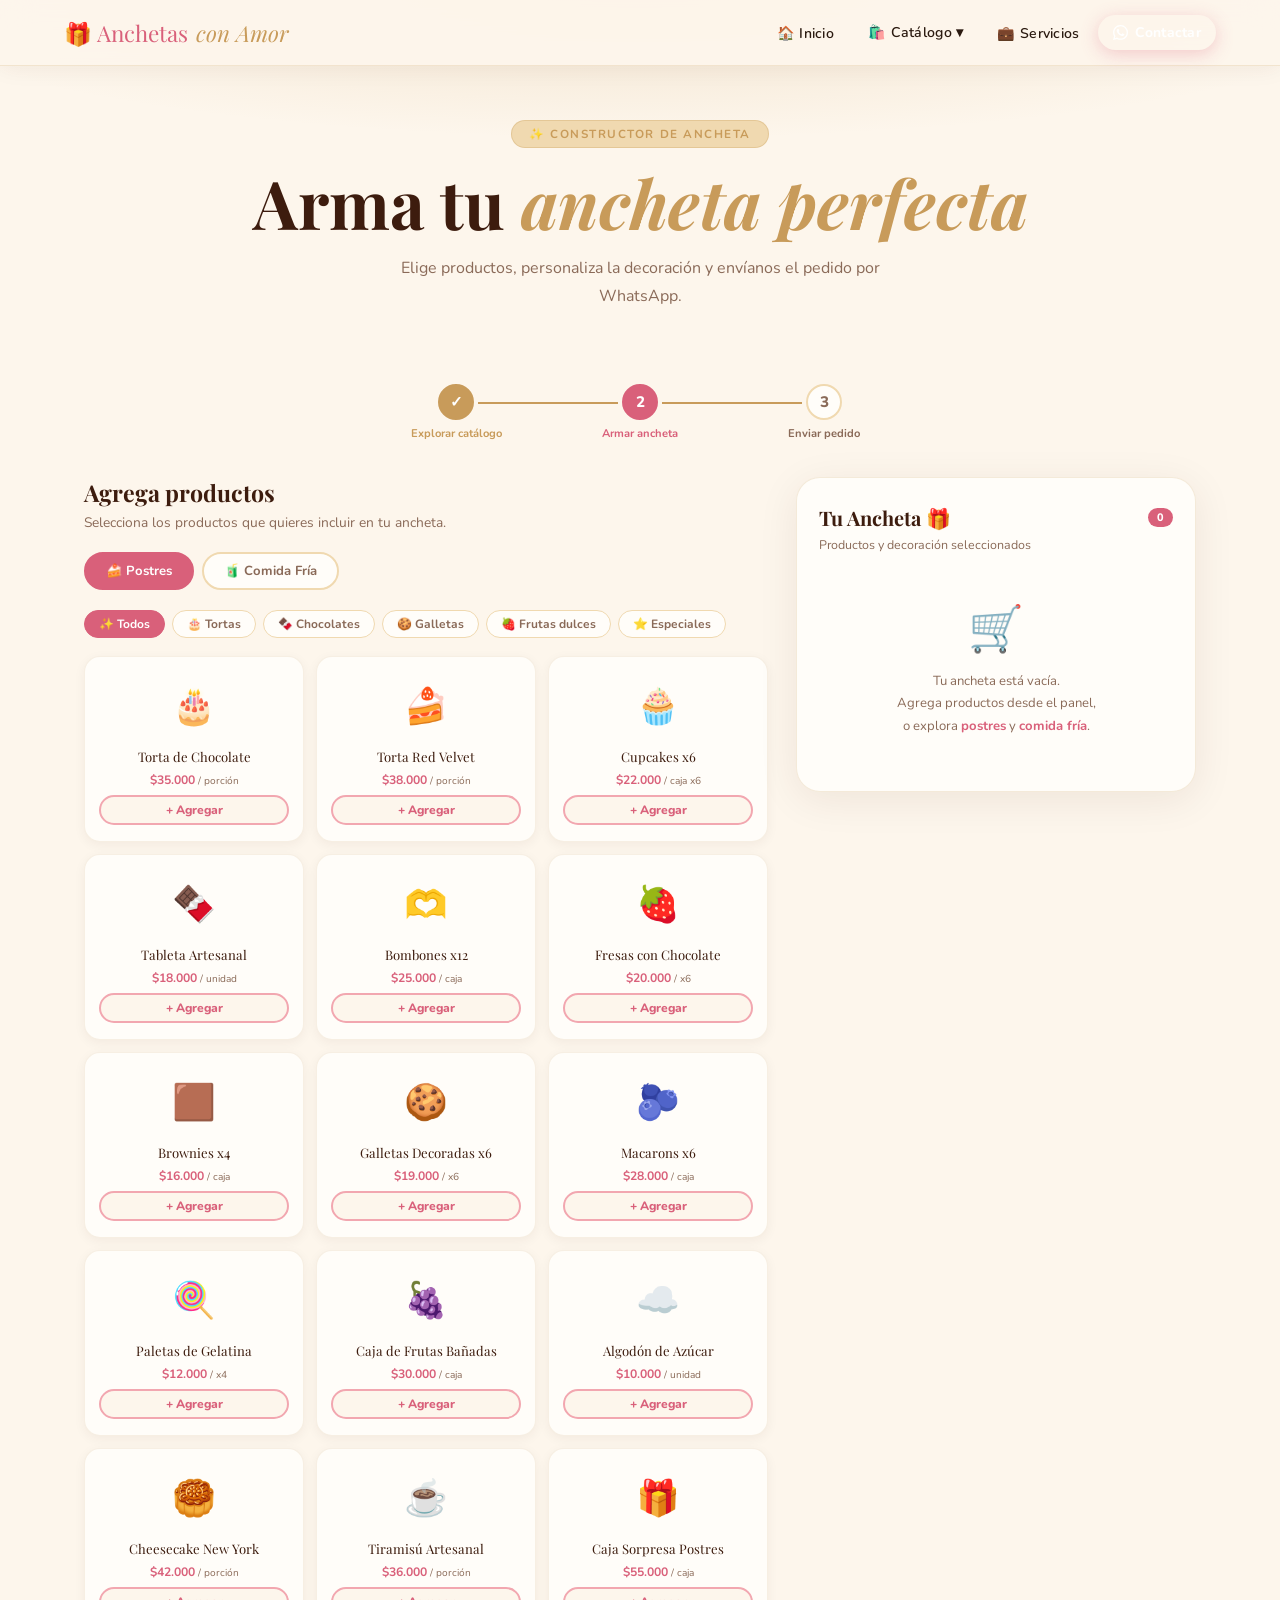
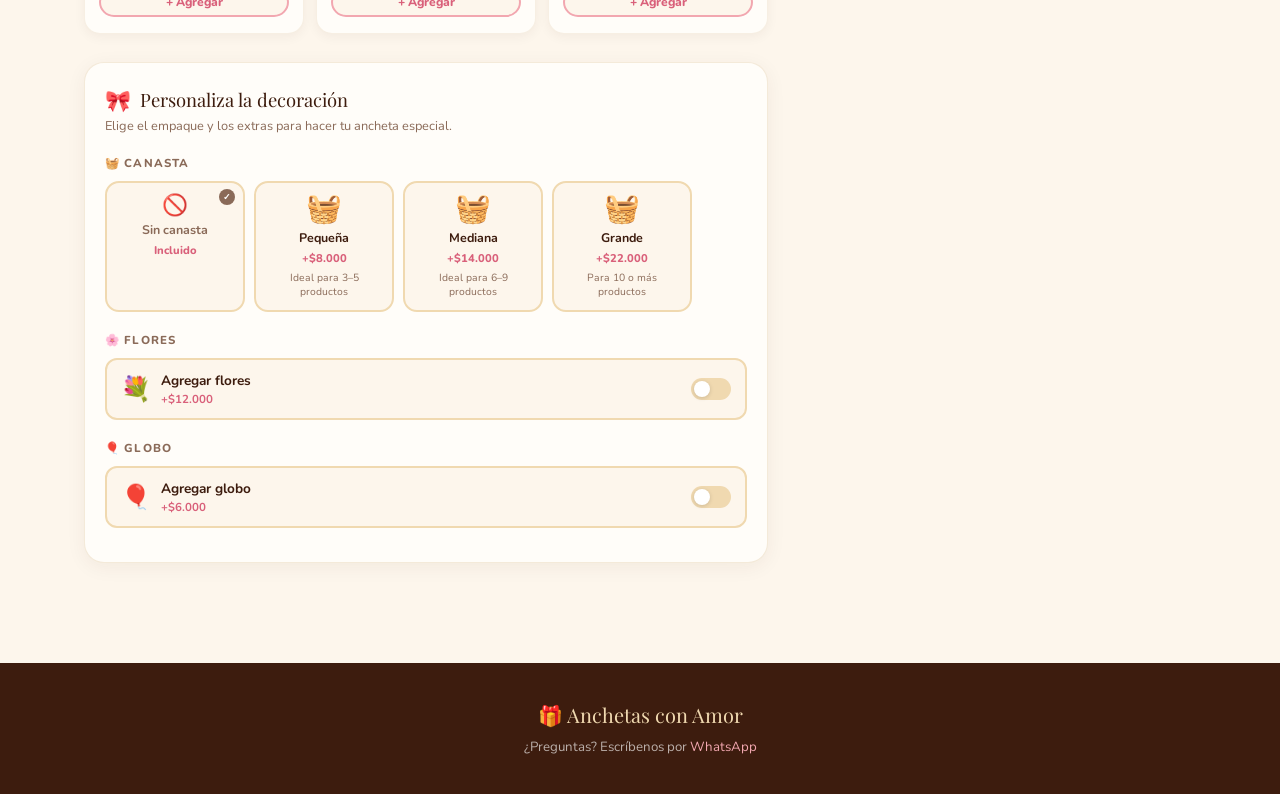
==== commit ab5b04f3: "Update crea-tu-ancheta.html" ====
--- a/crea-tu-ancheta.html
+++ b/crea-tu-ancheta.html
@@ -40,8 +40,8 @@
 
     /* ── Layout ── */
     .builder-wrap {
-      display:grid; grid-template-columns:1fr 390px; gap:28px;
-      padding:0 5% 100px; max-width:1200px; margin:0 auto;
+      display:grid; grid-template-columns:1fr 400px; gap:28px;
+      padding:0 5% 100px; max-width:1240px; margin:0 auto;
     }
 
     /* ── Left panel ── */
@@ -69,7 +69,7 @@
     .mini-filter.active { background:var(--rose); color:#fff; border-color:var(--rose); }
 
     .mini-grid {
-      display:grid; grid-template-columns:repeat(auto-fill, minmax(170px,1fr)); gap:12px;
+      display:grid; grid-template-columns:repeat(auto-fill, minmax(165px,1fr)); gap:12px;
     }
     .mini-card {
       background:var(--warm-white); border-radius:16px; padding:14px 14px 16px;
@@ -79,14 +79,12 @@
     }
     .mini-card:hover { transform:translateY(-4px); box-shadow:0 10px 26px rgba(61,28,14,0.1); }
     .mini-card.hidden { display:none; }
-
     .mini-img-wrap {
       width:70px; height:70px; border-radius:12px; overflow:hidden;
       display:flex; align-items:center; justify-content:center; flex-shrink:0;
     }
     .mini-img-wrap img { width:100%; height:100%; object-fit:cover; }
     .mini-emoji { font-size:2.2rem; }
-
     .mini-name  { font-family:'Playfair Display',serif; font-size:0.82rem; color:var(--chocolate); line-height:1.3; }
     .mini-price { font-size:0.76rem; color:var(--rose); font-weight:700; }
     .mini-add {
@@ -95,20 +93,125 @@
       cursor:pointer; transition:all 0.2s; width:100%; font-family:'Nunito',sans-serif;
     }
     .mini-add:hover { background:var(--rose); color:#fff; border-color:var(--rose); }
-
     .hidden-panel { display:none; }
+
+    /* ══════════════════════════════════════════
+       SECCIÓN DECORACIÓN
+    ══════════════════════════════════════════ */
+    .deco-section {
+      background:var(--warm-white); border-radius:20px; padding:22px 20px 24px;
+      border:1px solid rgba(200,155,90,0.2); box-shadow:0 4px 20px rgba(61,28,14,0.06);
+      margin-top:28px;
+    }
+    .deco-section-title {
+      font-family:'Playfair Display',serif; font-size:1.15rem; color:var(--chocolate);
+      margin-bottom:4px; display:flex; align-items:center; gap:9px;
+    }
+    .deco-section-title span { font-size:1.3rem; }
+    .deco-section-sub { font-size:0.8rem; color:var(--text-light); margin-bottom:20px; }
+
+    /* ─ Bloque de opción de deco ─ */
+    .deco-block { margin-bottom:20px; }
+    .deco-block:last-child { margin-bottom:0; }
+    .deco-block-label {
+      font-size:0.72rem; font-weight:800; letter-spacing:0.1em; text-transform:uppercase;
+      color:var(--text-light); margin-bottom:10px; display:block;
+    }
+
+    /* Opciones tipo tarjeta seleccionable */
+    .deco-options { display:flex; gap:9px; flex-wrap:wrap; }
+    .deco-opt {
+      flex:1; min-width:80px; max-width:140px;
+      background:var(--cream); border:2px solid var(--light-gold); border-radius:14px;
+      padding:12px 10px; text-align:center; cursor:pointer; transition:all 0.22s;
+      display:flex; flex-direction:column; align-items:center; gap:5px;
+      font-family:'Nunito',sans-serif; position:relative; user-select:none;
+    }
+    .deco-opt:hover { border-color:var(--blush); background:var(--warm-white); }
+    .deco-opt.selected { border-color:var(--rose); background:#fff0f3; box-shadow:0 0 0 3px rgba(217,96,122,0.12); }
+    .deco-opt .do-icon { font-size:1.8rem; line-height:1; }
+    .deco-opt .do-name { font-size:0.78rem; font-weight:700; color:var(--chocolate); }
+    .deco-opt .do-price { font-size:0.7rem; color:var(--rose); font-weight:800; }
+    .deco-opt .do-desc  { font-size:0.65rem; color:var(--text-light); line-height:1.3; }
+    .deco-opt .do-check {
+      display:none; position:absolute; top:6px; right:8px;
+      width:16px; height:16px; border-radius:50%; background:var(--rose);
+      color:#fff; font-size:0.55rem; align-items:center; justify-content:center;
+      font-weight:900;
+    }
+    .deco-opt.selected .do-check { display:flex; }
+
+    /* Ninguna */
+    .deco-opt.none-opt .do-icon { font-size:1.3rem; color:var(--text-light); }
+    .deco-opt.none-opt .do-name { color:var(--text-light); }
+    .deco-opt.none-opt.selected { border-color:var(--light-gold); background:var(--cream); box-shadow:none; }
+    .deco-opt.none-opt.selected .do-check { background:var(--text-light); }
+
+    /* Toggle switch para flores/globo */
+    .deco-toggle-row {
+      display:flex; align-items:center; justify-content:space-between;
+      padding:11px 14px; background:var(--cream); border-radius:12px;
+      border:2px solid var(--light-gold); cursor:pointer; transition:all 0.2s;
+      margin-bottom:10px; user-select:none;
+    }
+    .deco-toggle-row:hover { border-color:var(--blush); }
+    .deco-toggle-row.active { border-color:var(--rose); background:#fff0f3; }
+    .dtr-left { display:flex; align-items:center; gap:10px; }
+    .dtr-icon { font-size:1.5rem; }
+    .dtr-info .dtr-name { font-size:0.85rem; font-weight:700; color:var(--chocolate); }
+    .dtr-info .dtr-price { font-size:0.72rem; color:var(--rose); font-weight:700; margin-top:1px; }
+    .toggle-pill {
+      width:40px; height:22px; border-radius:50px; background:var(--light-gold);
+      position:relative; transition:background 0.25s; flex-shrink:0;
+    }
+    .toggle-pill::after {
+      content:''; position:absolute; top:3px; left:3px;
+      width:16px; height:16px; border-radius:50%; background:#fff;
+      transition:transform 0.25s; box-shadow:0 1px 4px rgba(0,0,0,0.15);
+    }
+    .deco-toggle-row.active .toggle-pill { background:var(--rose); }
+    .deco-toggle-row.active .toggle-pill::after { transform:translateX(18px); }
+
+    /* Sub-opciones que aparecen al activar toggle */
+    .deco-subopts { display:none; margin-top:2px; animation:fadeUp 0.2s ease both; }
+    .deco-subopts.visible { display:block; }
+
+    /* Campo mensaje globo */
+    .globo-msg-wrap { margin-top:10px; }
+    .globo-msg-wrap label { display:block; font-size:0.72rem; font-weight:800; letter-spacing:0.07em; text-transform:uppercase; color:var(--text-light); margin-bottom:6px; }
+    .globo-msg-input {
+      width:100%; padding:9px 13px; border-radius:11px;
+      border:1.5px solid var(--light-gold); background:var(--cream);
+      font-family:'Nunito',sans-serif; font-size:0.83rem; color:var(--text);
+      transition:border-color 0.2s; resize:none;
+    }
+    .globo-msg-input:focus { outline:none; border-color:var(--rose); }
+    .globo-char { font-size:0.68rem; color:var(--text-light); text-align:right; margin-top:3px; }
+
+    /* Color picker globo */
+    .color-pick-row { display:flex; gap:8px; flex-wrap:wrap; margin-top:8px; }
+    .color-swatch {
+      width:32px; height:32px; border-radius:50%; cursor:pointer;
+      border:3px solid transparent; transition:transform 0.18s, border-color 0.18s;
+      position:relative;
+    }
+    .color-swatch:hover { transform:scale(1.15); }
+    .color-swatch.selected { border-color:var(--chocolate); transform:scale(1.15); }
+    .color-swatch.selected::after {
+      content:'✓'; position:absolute; inset:0; display:flex; align-items:center;
+      justify-content:center; font-size:0.7rem; font-weight:900; color:#fff;
+      text-shadow:0 1px 3px rgba(0,0,0,0.5);
+    }
 
     /* ── Cart panel ── */
     .cart-panel {
       position:sticky; top:88px; height:fit-content;
       background:var(--warm-white); border-radius:24px; padding:26px 22px;
       border:1px solid rgba(200,155,90,0.2); box-shadow:0 8px 40px rgba(61,28,14,0.08);
-      max-height: calc(100vh - 110px);
-      overflow-y: auto;
-    }
-    .cart-panel::-webkit-scrollbar { width: 5px; }
-    .cart-panel::-webkit-scrollbar-thumb { background: var(--light-gold); border-radius: 10px; }
-
+      max-height:calc(100vh - 110px); overflow-y:auto;
+    }
+    .cart-panel::-webkit-scrollbar { width:5px; }
+    .cart-panel::-webkit-scrollbar-thumb { background:var(--light-gold); border-radius:10px; }
     .cart-panel h3 {
       font-family:'Playfair Display',serif; font-size:1.25rem; color:var(--chocolate);
       margin-bottom:5px; display:flex; align-items:center; justify-content:space-between;
@@ -119,13 +222,11 @@
     }
     .cart-subtitle { font-size:0.78rem; color:var(--text-light); margin-bottom:18px; }
 
-    /* Empty */
     .cart-empty { text-align:center; padding:28px 0; }
     .cart-empty .ei { font-size:2.8rem; margin-bottom:10px; }
     .cart-empty p { color:var(--text-light); font-size:0.82rem; line-height:1.7; }
     .cart-empty a { color:var(--rose); font-weight:700; text-decoration:none; }
 
-    /* Items */
     .cart-items { display:flex; flex-direction:column; gap:9px; margin-bottom:16px; }
     .cart-item {
       display:flex; align-items:center; gap:10px; padding:9px 12px;
@@ -133,8 +234,7 @@
     }
     .ci-thumb {
       width:38px; height:38px; border-radius:9px; overflow:hidden; flex-shrink:0;
-      display:flex; align-items:center; justify-content:center;
-      background:var(--light-gold);
+      display:flex; align-items:center; justify-content:center; background:var(--light-gold);
     }
     .ci-thumb img  { width:100%; height:100%; object-fit:cover; }
     .ci-thumb span { font-size:1.5rem; }
@@ -151,13 +251,29 @@
     .ci-btn:hover { background:var(--rose); color:#fff; border-color:var(--rose); }
     .ci-qty { font-size:0.82rem; font-weight:800; min-width:18px; text-align:center; }
 
-    /* Totals */
+    /* Resumen decoración en carrito */
+    .deco-summary {
+      background:var(--cream); border-radius:13px; padding:11px 14px;
+      border:1px solid rgba(200,155,90,0.2); margin-bottom:12px; display:none;
+    }
+    .deco-summary.visible { display:block; }
+    .deco-summary-title {
+      font-size:0.75rem; font-weight:800; text-transform:uppercase; letter-spacing:0.08em;
+      color:var(--text-light); margin-bottom:8px;
+    }
+    .deco-sum-row {
+      display:flex; justify-content:space-between; align-items:center;
+      font-size:0.78rem; color:var(--chocolate); margin-bottom:4px;
+    }
+    .deco-sum-row:last-child { margin-bottom:0; }
+    .deco-sum-row span:first-child { color:var(--text-light); }
+    .deco-sum-row span:last-child { font-weight:700; }
+
     .cart-divider { height:1px; background:var(--light-gold); margin:14px 0; }
     .cart-total { display:flex; justify-content:space-between; font-size:0.86rem; color:var(--text-light); margin-bottom:5px; }
     .cart-total.grand { font-size:1.1rem; font-family:'Playfair Display',serif; color:var(--chocolate); }
     .cart-total.grand span:last-child { color:var(--rose); }
 
-    /* Message */
     .message-field { margin:16px 0; }
     .message-field label { display:block; font-size:0.78rem; font-weight:700; color:var(--text-light); margin-bottom:6px; letter-spacing:0.04em; }
     .message-field textarea {
@@ -168,7 +284,6 @@
     }
     .message-field textarea:focus { outline:none; border-color:var(--rose); }
 
-    /* Buttons */
     .btn-order {
       width:100%; padding:13px; border-radius:50px;
       background:var(--rose); color:#fff; font-family:'Nunito',sans-serif;
@@ -185,10 +300,12 @@
     }
     .btn-clear:hover { border-color:var(--rose); color:var(--rose); }
 
-    /* Responsive */
     @media (max-width:900px) {
       .builder-wrap { grid-template-columns:1fr; }
       .cart-panel { position:static; max-height:none; }
+    }
+    @media (max-width:480px) {
+      .deco-opt { min-width:70px; }
     }
   </style>
 </head>
@@ -220,10 +337,9 @@
 <div class="page-hero">
   <span class="hero-tag">✨ Constructor de ancheta</span>
   <h1>Arma tu <em>ancheta perfecta</em></h1>
-  <p>Elige de postres y comida fría. Cuando estés listo, envíanos el pedido por WhatsApp.</p>
+  <p>Elige productos, personaliza la decoración y envíanos el pedido por WhatsApp.</p>
 </div>
 
-<!-- Steps -->
 <div class="steps-bar">
   <div class="step done">
     <div class="step-dot">✓</div>
@@ -239,11 +355,11 @@
   </div>
 </div>
 
-<!-- Builder layout -->
 <div class="builder-wrap">
 
-  <!-- LEFT: mini catalog -->
+  <!-- ── LEFT: catálogo + decoración ── -->
   <div class="catalog-panel">
+
     <h2>Agrega productos</h2>
     <p class="sub">Selecciona los productos que quieres incluir en tu ancheta.</p>
 
@@ -252,46 +368,165 @@
       <button class="source-tab"        id="tab-fria"    onclick="showSection('fria',this)">🧃 Comida Fría</button>
     </div>
 
-    <!-- Postres mini section -->
     <div id="section-postres">
       <div class="mini-filter-bar" id="mf-postres"></div>
       <div class="mini-grid" id="mg-postres"></div>
     </div>
-
-    <!-- Comida fría mini section -->
     <div id="section-fria" class="hidden-panel">
       <div class="mini-filter-bar" id="mf-fria"></div>
       <div class="mini-grid" id="mg-fria"></div>
     </div>
-  </div>
-
-  <!-- RIGHT: cart -->
+
+    <!-- ══════════════════════════════════════════
+         DECORACIÓN
+    ══════════════════════════════════════════ -->
+    <div class="deco-section">
+      <div class="deco-section-title"><span>🎀</span> Personaliza la decoración</div>
+      <p class="deco-section-sub">Elige el empaque y los extras para hacer tu ancheta especial.</p>
+
+      <!-- CANASTA -->
+      <div class="deco-block">
+        <span class="deco-block-label">🧺 Canasta</span>
+        <div class="deco-options" id="canasta-opts">
+          <div class="deco-opt none-opt selected" data-key="canasta" data-val="ninguna" data-price="0" onclick="selectDecoOpt(this)">
+            <div class="do-check">✓</div>
+            <div class="do-icon">🚫</div>
+            <div class="do-name">Sin canasta</div>
+            <div class="do-price">Incluido</div>
+          </div>
+          <div class="deco-opt" data-key="canasta" data-val="pequeña" data-price="8000" onclick="selectDecoOpt(this)">
+            <div class="do-check">✓</div>
+            <div class="do-icon">🧺</div>
+            <div class="do-name">Pequeña</div>
+            <div class="do-price">+$8.000</div>
+            <div class="do-desc">Ideal para 3–5 productos</div>
+          </div>
+          <div class="deco-opt" data-key="canasta" data-val="mediana" data-price="14000" onclick="selectDecoOpt(this)">
+            <div class="do-check">✓</div>
+            <div class="do-icon">🧺</div>
+            <div class="do-name">Mediana</div>
+            <div class="do-price">+$14.000</div>
+            <div class="do-desc">Ideal para 6–9 productos</div>
+          </div>
+          <div class="deco-opt" data-key="canasta" data-val="grande" data-price="22000" onclick="selectDecoOpt(this)">
+            <div class="do-check">✓</div>
+            <div class="do-icon">🧺</div>
+            <div class="do-name">Grande</div>
+            <div class="do-price">+$22.000</div>
+            <div class="do-desc">Para 10 o más productos</div>
+          </div>
+        </div>
+      </div>
+
+      <!-- FLORES -->
+      <div class="deco-block">
+        <span class="deco-block-label">🌸 Flores</span>
+        <div class="deco-toggle-row" id="flores-toggle" onclick="toggleDecoExtra('flores')">
+          <div class="dtr-left">
+            <div class="dtr-icon">💐</div>
+            <div class="dtr-info">
+              <div class="dtr-name">Agregar flores</div>
+              <div class="dtr-price">+$12.000</div>
+            </div>
+          </div>
+          <div class="toggle-pill"></div>
+        </div>
+        <div class="deco-subopts" id="flores-subopts">
+          <div class="deco-options">
+            <div class="deco-opt selected" data-key="flores-tipo" data-val="rosa" data-price="0" onclick="selectDecoOpt(this)">
+              <div class="do-check">✓</div>
+              <div class="do-icon">🌹</div>
+              <div class="do-name">Rosas</div>
+              <div class="do-desc">Clásico y romántico</div>
+            </div>
+            <div class="deco-opt" data-key="flores-tipo" data-val="girasol" data-price="0" onclick="selectDecoOpt(this)">
+              <div class="do-check">✓</div>
+              <div class="do-icon">🌻</div>
+              <div class="do-name">Girasoles</div>
+              <div class="do-desc">Alegre y vibrante</div>
+            </div>
+          </div>
+        </div>
+      </div>
+
+      <!-- GLOBO -->
+      <div class="deco-block">
+        <span class="deco-block-label">🎈 Globo</span>
+        <div class="deco-toggle-row" id="globo-toggle" onclick="toggleDecoExtra('globo')">
+          <div class="dtr-left">
+            <div class="dtr-icon">🎈</div>
+            <div class="dtr-info">
+              <div class="dtr-name">Agregar globo</div>
+              <div class="dtr-price">+$6.000</div>
+            </div>
+          </div>
+          <div class="toggle-pill"></div>
+        </div>
+        <div class="deco-subopts" id="globo-subopts">
+          <!-- Color del globo -->
+          <div style="margin-bottom:10px;">
+            <div class="deco-block-label" style="margin-bottom:8px;">Color del globo</div>
+            <div class="color-pick-row" id="globo-colores">
+              <div class="color-swatch selected" data-color="Rojo"      style="background:#E53935;" onclick="selectGloboColor(this)" title="Rojo"></div>
+              <div class="color-swatch" data-color="Rosa"       style="background:#E91E8C;" onclick="selectGloboColor(this)" title="Rosa"></div>
+              <div class="color-swatch" data-color="Fucsia"     style="background:#FF4081;" onclick="selectGloboColor(this)" title="Fucsia"></div>
+              <div class="color-swatch" data-color="Naranja"    style="background:#FF6D00;" onclick="selectGloboColor(this)" title="Naranja"></div>
+              <div class="color-swatch" data-color="Amarillo"   style="background:#FDD835;" onclick="selectGloboColor(this)" title="Amarillo"></div>
+              <div class="color-swatch" data-color="Verde"      style="background:#43A047;" onclick="selectGloboColor(this)" title="Verde"></div>
+              <div class="color-swatch" data-color="Azul"       style="background:#1E88E5;" onclick="selectGloboColor(this)" title="Azul"></div>
+              <div class="color-swatch" data-color="Morado"     style="background:#8E24AA;" onclick="selectGloboColor(this)" title="Morado"></div>
+              <div class="color-swatch" data-color="Blanco"     style="background:#F5F5F5;border:2px solid #ddd;" onclick="selectGloboColor(this)" title="Blanco"></div>
+              <div class="color-swatch" data-color="Dorado"     style="background:linear-gradient(135deg,#FFD700,#C89B5A);" onclick="selectGloboColor(this)" title="Dorado"></div>
+            </div>
+          </div>
+          <!-- Mensaje del globo -->
+          <div class="globo-msg-wrap">
+            <label>Mensaje para el globo <span style="font-weight:400;text-transform:none;letter-spacing:0">(opcional, máx. 40 caracteres)</span></label>
+            <input type="text" class="globo-msg-input" id="globo-msg" maxlength="40"
+              placeholder='Ej: "¡Feliz cumpleaños!"'
+              oninput="updateGloboChar(); updateWALink()"/>
+            <div class="globo-char"><span id="globo-char-count">0</span>/40</div>
+          </div>
+        </div>
+      </div>
+
+    </div><!-- /deco-section -->
+  </div><!-- /catalog-panel -->
+
+  <!-- ── RIGHT: resumen + pedido ── -->
   <div class="cart-panel">
     <h3>
       Tu Ancheta 🎁
       <span class="cart-count-badge" id="cartBadge">0</span>
     </h3>
-    <p class="cart-subtitle">Productos seleccionados para tu regalo</p>
+    <p class="cart-subtitle">Productos y decoración seleccionados</p>
 
     <div id="cartEmpty" class="cart-empty">
       <div class="ei">🛒</div>
       <p>Tu ancheta está vacía.<br>
-        Agrega productos desde el panel izquierdo,<br>
+        Agrega productos desde el panel,<br>
         o explora <a href="postres.html">postres</a> y <a href="comida-fria.html">comida fría</a>.
       </p>
     </div>
 
     <div id="cartItemsEl" class="cart-items" style="display:none"></div>
 
+    <!-- Resumen decoración -->
+    <div class="deco-summary" id="decoSummary">
+      <div class="deco-summary-title">🎀 Decoración seleccionada</div>
+      <div id="decoSummaryRows"></div>
+    </div>
+
     <div id="cartFooter" style="display:none">
       <div class="cart-divider"></div>
-      <div class="cart-total"><span>Subtotal</span><span id="subtotal">$0</span></div>
-      <div class="cart-total"><span>Empaque & Decoración</span><span id="empaqueAmt">$5.000</span></div>
-      <div class="cart-total grand"><span>Total estimado</span><span id="grandTotal">$5.000</span></div>
+      <div class="cart-total"><span>Subtotal productos</span><span id="subtotal">$0</span></div>
+      <div class="cart-total" id="decoTotalRow" style="display:none"><span>🎀 Decoración</span><span id="decoAmt">$0</span></div>
+      <div class="cart-total grand"><span>Total estimado</span><span id="grandTotal">$0</span></div>
 
       <div class="message-field">
         <label>💌 Mensaje para incluir en la ancheta (opcional)</label>
-        <textarea id="msgField" placeholder="Ej: ¡Feliz cumpleaños amor! Con todo mi cariño 🌹"></textarea>
+        <textarea id="msgField" placeholder="Ej: ¡Feliz cumpleaños amor! Con todo mi cariño 🌹"
+          oninput="updateWALink()"></textarea>
       </div>
 
       <a id="btnOrder" href="#" class="btn-order" target="_blank" rel="noopener">
@@ -301,7 +536,8 @@
       <button class="btn-clear" onclick="clearCart()">🗑️ Vaciar ancheta</button>
     </div>
   </div>
-</div>
+
+</div><!-- /builder-wrap -->
 
 <div id="toast"></div>
 
@@ -312,10 +548,105 @@
 
 <script src="productos.js"></script>
 <script>
-  // ── Cart ──────────────────────────────────────────────
+
+  // ════════════════════════════════════════════════
+  //  ESTADO DE DECORACIÓN
+  // ════════════════════════════════════════════════
+  const DECO = {
+    canasta:    { val: 'ninguna', price: 0 },
+    flores:     { active: false, tipo: 'rosa',    price: 12000 },
+    globo:      { active: false, color: 'Rojo',   price: 6000, msg: '' }
+  };
+
+  function getDecoTotal() {
+    let t = DECO.canasta.price;
+    if (DECO.flores.active) t += DECO.flores.price;
+    if (DECO.globo.active)  t += DECO.globo.price;
+    return t;
+  }
+
+  // ── Seleccionar opción de tarjeta ──────────────
+  function selectDecoOpt(el) {
+    const key   = el.dataset.key;
+    const val   = el.dataset.val;
+    const price = parseInt(el.dataset.price) || 0;
+
+    // deselect siblings with same key
+    document.querySelectorAll('[data-key="' + key + '"]').forEach(o => o.classList.remove('selected'));
+    el.classList.add('selected');
+
+    if (key === 'canasta') {
+      DECO.canasta.val   = val;
+      DECO.canasta.price = price;
+    } else if (key === 'flores-tipo') {
+      DECO.flores.tipo = val;
+    }
+
+    renderDecoSummary();
+    renderCart();
+  }
+
+  // ── Toggle extras (flores / globo) ────────────
+  function toggleDecoExtra(which) {
+    DECO[which].active = !DECO[which].active;
+    const toggleRow = document.getElementById(which + '-toggle');
+    const subOpts   = document.getElementById(which + '-subopts');
+    toggleRow.classList.toggle('active', DECO[which].active);
+    subOpts.classList.toggle('visible', DECO[which].active);
+    renderDecoSummary();
+    renderCart();
+  }
+
+  // ── Color globo ────────────────────────────────
+  function selectGloboColor(el) {
+    document.querySelectorAll('#globo-colores .color-swatch').forEach(s => s.classList.remove('selected'));
+    el.classList.add('selected');
+    DECO.globo.color = el.dataset.color;
+    renderDecoSummary();
+    updateWALink();
+  }
+
+  // ── Contador caracteres globo ──────────────────
+  function updateGloboChar() {
+    const input = document.getElementById('globo-msg');
+    DECO.globo.msg = input.value;
+    document.getElementById('globo-char-count').textContent = input.value.length;
+  }
+
+  // ── Render resumen decoración en carrito ───────
+  function renderDecoSummary() {
+    const el = document.getElementById('decoSummaryRows');
+    const rows = [];
+
+    if (DECO.canasta.val !== 'ninguna') {
+      const labels = { pequeña:'Pequeña (+$8.000)', mediana:'Mediana (+$14.000)', grande:'Grande (+$22.000)' };
+      rows.push(['🧺 Canasta', labels[DECO.canasta.val] || DECO.canasta.val]);
+    }
+    if (DECO.flores.active) {
+      rows.push(['🌸 Flores', (DECO.flores.tipo === 'rosa' ? '🌹 Rosas' : '🌻 Girasoles') + ' (+$12.000)']);
+    }
+    if (DECO.globo.active) {
+      let g = '🎈 Color ' + DECO.globo.color + ' (+$6.000)';
+      if (DECO.globo.msg.trim()) g += '\n   💬 "' + DECO.globo.msg.trim() + '"';
+      rows.push(['🎈 Globo', g]);
+    }
+
+    const summaryEl = document.getElementById('decoSummary');
+    if (rows.length === 0) {
+      summaryEl.classList.remove('visible');
+      return;
+    }
+    summaryEl.classList.add('visible');
+    el.innerHTML = rows.map(r =>
+      '<div class="deco-sum-row"><span>' + r[0] + '</span><span style="text-align:right;max-width:180px;white-space:pre-line">' + r[1] + '</span></div>'
+    ).join('');
+  }
+
+  // ════════════════════════════════════════════════
+  //  CARRITO
+  // ════════════════════════════════════════════════
   function getCart() { try { return JSON.parse(localStorage.getItem('ancheta_cart')) || []; } catch { return []; } }
   function saveCart(c) { localStorage.setItem('ancheta_cart', JSON.stringify(c)); renderCart(); }
-
   function fmt(n) { return '$' + n.toLocaleString('es-CO'); }
 
   function addToCart(id) {
@@ -323,7 +654,8 @@
     if (!prod) return;
     let cart = getCart();
     const ex = cart.find(i => i.id === id);
-    if (ex) { ex.qty += 1; } else { cart.push({ id:prod.id, name:prod.name, emoji:prod.emoji, image:prod.image||'', price:prod.price, qty:1, seccion:prod.seccion }); }
+    if (ex) ex.qty += 1;
+    else cart.push({ id:prod.id, name:prod.name, emoji:prod.emoji, image:prod.image||'', price:prod.price, qty:1, seccion:prod.seccion });
     saveCart(cart);
     showToast('🎁 ' + prod.name + ' agregado');
   }
@@ -343,25 +675,32 @@
     renderCart();
   }
 
-  // ── Render cart ───────────────────────────────────────
   function renderCart() {
-    const cart    = getCart();
-    const total   = cart.reduce((s, i) => s + i.qty, 0);
-    const sub     = cart.reduce((s, i) => s + i.qty * i.price, 0);
-    const empaque = CONFIG.empaque;
-
-    document.getElementById('cartBadge').textContent = total;
+    const cart     = getCart();
+    const total    = cart.reduce((s, i) => s + i.qty, 0);
+    const sub      = cart.reduce((s, i) => s + i.qty * i.price, 0);
+    const decoAmt  = getDecoTotal();
+    const grand    = sub + decoAmt;
+
+    document.getElementById('cartBadge').textContent  = total;
     document.getElementById('cartEmpty').style.display    = cart.length === 0 ? 'block' : 'none';
     document.getElementById('cartItemsEl').style.display  = cart.length > 0  ? 'flex'  : 'none';
     document.getElementById('cartFooter').style.display   = cart.length > 0  ? 'block' : 'none';
 
-    // step 3
     document.getElementById('step3').classList.toggle('active', cart.length > 0);
 
     if (cart.length > 0) {
-      document.getElementById('subtotal').textContent   = fmt(sub);
-      document.getElementById('empaqueAmt').textContent = fmt(empaque);
-      document.getElementById('grandTotal').textContent = fmt(sub + empaque);
+      document.getElementById('subtotal').textContent  = fmt(sub);
+      document.getElementById('grandTotal').textContent = fmt(grand);
+
+      const decoRow = document.getElementById('decoTotalRow');
+      const decoAmtEl = document.getElementById('decoAmt');
+      if (decoAmt > 0) {
+        decoRow.style.display = 'flex';
+        decoAmtEl.textContent = fmt(decoAmt);
+      } else {
+        decoRow.style.display = 'none';
+      }
 
       const el = document.getElementById('cartItemsEl');
       el.innerHTML = '';
@@ -369,51 +708,78 @@
         const div = document.createElement('div');
         div.className = 'cart-item';
         const thumbHTML = item.image
-          ? `<img src="${item.image}" alt="${item.name}" onerror="this.style.display='none';this.nextElementSibling.style.display='block'"><span style="display:none">${item.emoji}</span>`
-          : `<span>${item.emoji}</span>`;
-        div.innerHTML = `
-          <div class="ci-thumb">${thumbHTML}</div>
-          <div class="ci-info">
-            <div class="ci-name">${item.name}</div>
-            <div class="ci-price">${fmt(item.price)} c/u · ${fmt(item.price * item.qty)}</div>
-          </div>
-          <div class="ci-controls">
-            <button class="ci-btn" onclick="changeCartQty('${item.id}',-1)">−</button>
-            <span class="ci-qty">${item.qty}</span>
-            <button class="ci-btn" onclick="changeCartQty('${item.id}',1)">+</button>
-          </div>`;
+          ? '<img src="' + item.image + '" alt="' + item.name + '" onerror="this.style.display=\'none\';this.nextElementSibling.style.display=\'block\'"><span style="display:none">' + item.emoji + '</span>'
+          : '<span>' + item.emoji + '</span>';
+        div.innerHTML =
+          '<div class="ci-thumb">' + thumbHTML + '</div>' +
+          '<div class="ci-info">' +
+            '<div class="ci-name">' + item.name + '</div>' +
+            '<div class="ci-price">' + fmt(item.price) + ' c/u · ' + fmt(item.price * item.qty) + '</div>' +
+          '</div>' +
+          '<div class="ci-controls">' +
+            '<button class="ci-btn" onclick="changeCartQty(\'' + item.id + '\',-1)">−</button>' +
+            '<span class="ci-qty">' + item.qty + '</span>' +
+            '<button class="ci-btn" onclick="changeCartQty(\'' + item.id + '\',1)">+</button>' +
+          '</div>';
         el.appendChild(div);
       });
+
       updateWALink(cart, sub);
     }
-  }
-
-  function updateWALink(cart, sub) {
+
+    renderDecoSummary();
+  }
+
+  function updateWALink() {
+    const cart    = getCart();
+    const sub     = cart.reduce((s, i) => s + i.qty * i.price, 0);
+    const decoAmt = getDecoTotal();
+    const grand   = sub + decoAmt;
     const msg_field = document.getElementById('msgField');
-    const msg = msg_field ? msg_field.value : '';
-    let text = `🎁 *Pedido de Ancheta — ${CONFIG.nombre_negocio}*\n\n*Productos:*\n`;
-    cart.forEach(i => { text += `• ${i.emoji} ${i.name} x${i.qty} = ${fmt(i.price * i.qty)}\n`; });
-    text += `\n📦 Empaque & Decoración: ${fmt(CONFIG.empaque)}`;
-    text += `\n💰 *Total estimado: ${fmt(sub + CONFIG.empaque)}*`;
-    if (msg.trim()) text += `\n\n💌 *Mensaje para la ancheta:*\n"${msg.trim()}"`;
+    const msgExtra  = msg_field ? msg_field.value : '';
+
+    let text = '🎁 *Pedido de Ancheta — ' + CONFIG.nombre_negocio + '*\n\n';
+
+    if (cart.length > 0) {
+      text += '*📦 Productos:*\n';
+      cart.forEach(i => { text += '• ' + i.emoji + ' ' + i.name + ' x' + i.qty + ' = ' + fmt(i.price * i.qty) + '\n'; });
+    }
+
+    // Decoración
+    text += '\n*🎀 Decoración:*\n';
+    if (DECO.canasta.val !== 'ninguna') {
+      const labels = { pequeña:'Canasta pequeña', mediana:'Canasta mediana', grande:'Canasta grande' };
+      text += '• 🧺 ' + (labels[DECO.canasta.val] || DECO.canasta.val) + ' = ' + fmt(DECO.canasta.price) + '\n';
+    } else {
+      text += '• Sin canasta\n';
+    }
+    if (DECO.flores.active) {
+      text += '• ' + (DECO.flores.tipo === 'rosa' ? '🌹 Rosas' : '🌻 Girasoles') + ' = ' + fmt(DECO.flores.price) + '\n';
+    }
+    if (DECO.globo.active) {
+      text += '• 🎈 Globo ' + DECO.globo.color + ' = ' + fmt(DECO.globo.price);
+      if (DECO.globo.msg.trim()) text += ' · Mensaje: "' + DECO.globo.msg.trim() + '"';
+      text += '\n';
+    }
+    if (!DECO.flores.active && !DECO.globo.active && DECO.canasta.val === 'ninguna') {
+      text += '• Sin decoración adicional\n';
+    }
+
+    if (decoAmt > 0) text += '\n💐 Subtotal decoración: ' + fmt(decoAmt);
+    text += '\n💰 *Total estimado: ' + fmt(grand) + '*';
+    if (msgExtra.trim()) text += '\n\n💌 *Mensaje para la ancheta:*\n"' + msgExtra.trim() + '"';
     text += '\n\n¡Hola! Quisiera hacer este pedido 😊';
-    document.getElementById('btnOrder').href = 'https://wa.me/' + CONFIG.whatsapp + '?text=' + encodeURIComponent(text);
-  }
-
-  document.addEventListener('input', e => {
-    if (e.target.id === 'msgField') {
-      const cart = getCart();
-      const sub  = cart.reduce((s, i) => s + i.qty * i.price, 0);
-      updateWALink(cart, sub);
-    }
-  });
-
-  // ── Build mini catalogs ───────────────────────────────
+
+    const btn = document.getElementById('btnOrder');
+    if (btn) btn.href = 'https://wa.me/' + CONFIG.whatsapp + '?text=' + encodeURIComponent(text);
+  }
+
+  // ════════════════════════════════════════════════
+  //  MINI CATÁLOGO
+  // ════════════════════════════════════════════════
   const CAT_LABELS = {
-    // postres
     'tortas':'🎂 Tortas','chocolates':'🍫 Chocolates','galletas':'🍪 Galletas',
     'frutas-dulces':'🍓 Frutas dulces','especiales':'⭐ Especiales',
-    // fria
     'bebidas':'🥤 Bebidas','snacks':'🍿 Snacks','quesos':'🧀 Quesos',
     'frutas-frescas':'🍉 Frutas','saludables':'🥗 Saludables'
   };
@@ -423,7 +789,6 @@
     const filterBar = document.getElementById('mf-' + seccion);
     const grid = document.getElementById('mg-' + seccion);
 
-    // mini filters
     const btnAll = document.createElement('button');
     btnAll.className = 'mini-filter active'; btnAll.dataset.filter = 'all'; btnAll.textContent = '✨ Todos';
     filterBar.appendChild(btnAll);
@@ -447,18 +812,17 @@
       });
     });
 
-    // cards
     prods.forEach(prod => {
       const div = document.createElement('div');
       div.className = 'mini-card'; div.dataset.cat = prod.category;
       const thumbHTML = prod.image
-        ? `<img src="${prod.image}" alt="${prod.name}" style="width:100%;height:100%;object-fit:cover" onerror="this.style.display='none';this.nextElementSibling.style.display='block'"><span class="mini-emoji" style="display:none">${prod.emoji}</span>`
-        : `<span class="mini-emoji">${prod.emoji}</span>`;
-      div.innerHTML = `
-        <div class="mini-img-wrap">${thumbHTML}</div>
-        <div class="mini-name">${prod.name}</div>
-        <div class="mini-price">${fmt(prod.price)} <small style="font-weight:400;color:var(--text-light)">/ ${prod.unit}</small></div>
-        <button class="mini-add" onclick="addToCart('${prod.id}')">+ Agregar</button>`;
+        ? '<img src="' + prod.image + '" alt="' + prod.name + '" style="width:100%;height:100%;object-fit:cover" onerror="this.style.display=\'none\';this.nextElementSibling.style.display=\'block\'"><span class="mini-emoji" style="display:none">' + prod.emoji + '</span>'
+        : '<span class="mini-emoji">' + prod.emoji + '</span>';
+      div.innerHTML =
+        '<div class="mini-img-wrap">' + thumbHTML + '</div>' +
+        '<div class="mini-name">' + prod.name + '</div>' +
+        '<div class="mini-price">' + fmt(prod.price) + ' <small style="font-weight:400;color:var(--text-light)">/ ' + prod.unit + '</small></div>' +
+        '<button class="mini-add" onclick="addToCart(\'' + prod.id + '\')">+ Agregar</button>';
       grid.appendChild(div);
     });
   }
@@ -477,17 +841,19 @@
     clearTimeout(t._t); t._t = setTimeout(() => t.classList.remove('show'), 2500);
   }
 
-  // ── Nav ───────────────────────────────────────────────
+  // ── Nav ──────────────────────────────────────────
   window.addEventListener('scroll', () => document.getElementById('navbar').classList.toggle('scrolled', scrollY > 20));
   document.getElementById('hamburger').addEventListener('click', () => document.getElementById('navLinks').classList.toggle('open'));
 
-  // ── Init ──────────────────────────────────────────────
+  // ── Init ──────────────────────────────────────────
   document.getElementById('navWA').href    = 'https://wa.me/' + CONFIG.whatsapp + '?text=' + encodeURIComponent('Hola! Me interesa una ancheta 🎁');
   document.getElementById('footerWA').href = 'https://wa.me/' + CONFIG.whatsapp;
 
   buildMiniSection('postres');
   buildMiniSection('fria');
   renderCart();
+  renderDecoSummary();
+
 </script>
 </body>
-</html>+</html>
--- a/shared.css
+++ b/shared.css
@@ -186,7 +186,7 @@
 .price small { font-family: 'Nunito', sans-serif; font-size: 0.68rem; color: var(--text-light); font-weight: 400; }
 
 /* Card action buttons */
-.card-actions { display: flex; align-items: center; gap: 7px; flex-wrap: wrap; }
+.card-actions { display: flex; align-items: center; gap: 6px; flex-wrap: wrap; }
 
 .btn-add-ancheta {
   background: var(--cream); border: 2px solid var(--blush); color: var(--rose);
@@ -243,5 +243,6 @@
   .dropdown-menu { position: static; transform: none; box-shadow: none; border-radius: 12px; margin-top: 4px; }
   #anchetaBadge { bottom: 16px; right: 16px; padding: 11px 17px; font-size: 0.84rem; }
   .card-actions { flex-direction: column; width: 100%; }
-  .btn-add-ancheta, .btn-buy-solo { width: 100%; justify-content: center; }
+  .btn-add-ancheta, .btn-add-rapido, .btn-buy-solo { width: 100%; justify-content: center; }
+  .qty-control, .rqty-control { width: 100%; justify-content: center; }
 }
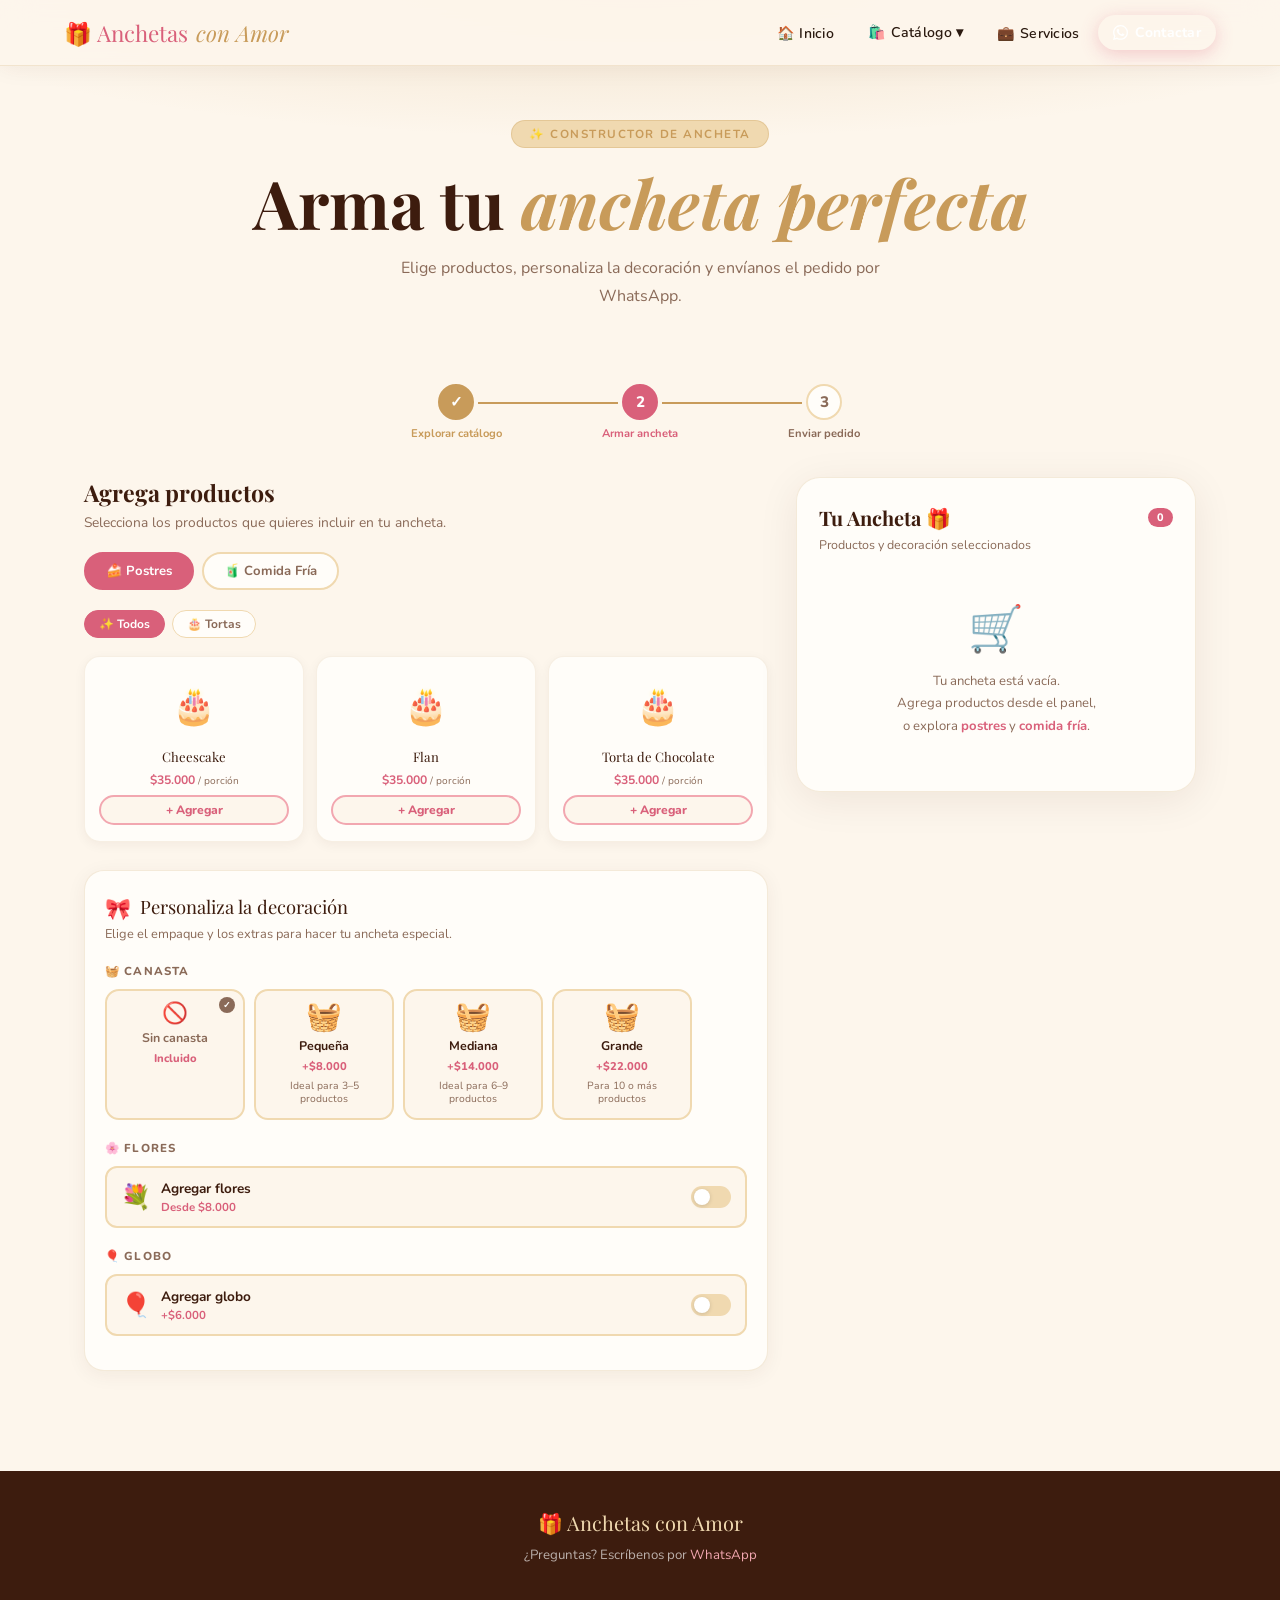
==== commit 085216bc: "cambio en crear tu ancheta" ====
--- a/crea-tu-ancheta.html
+++ b/crea-tu-ancheta.html
@@ -426,25 +426,47 @@
             <div class="dtr-icon">💐</div>
             <div class="dtr-info">
               <div class="dtr-name">Agregar flores</div>
-              <div class="dtr-price">+$12.000</div>
+              <div class="dtr-price" id="flores-precio-label">Desde $8.000</div>
             </div>
           </div>
           <div class="toggle-pill"></div>
         </div>
+
         <div class="deco-subopts" id="flores-subopts">
           <div class="deco-options">
-            <div class="deco-opt selected" data-key="flores-tipo" data-val="rosa" data-price="0" onclick="selectDecoOpt(this)">
+
+            <div class="deco-opt selected" data-key="flores-tipo" data-val="rosa" data-price="12000" onclick="selectFlor(this)">
               <div class="do-check">✓</div>
               <div class="do-icon">🌹</div>
               <div class="do-name">Rosas</div>
+              <div class="do-price">+$12.000</div>
               <div class="do-desc">Clásico y romántico</div>
             </div>
-            <div class="deco-opt" data-key="flores-tipo" data-val="girasol" data-price="0" onclick="selectDecoOpt(this)">
+
+            <div class="deco-opt" data-key="flores-tipo" data-val="girasol" data-price="10000" onclick="selectFlor(this)">
               <div class="do-check">✓</div>
               <div class="do-icon">🌻</div>
               <div class="do-name">Girasoles</div>
+              <div class="do-price">+$10.000</div>
               <div class="do-desc">Alegre y vibrante</div>
             </div>
+
+            <div class="deco-opt" data-key="flores-tipo" data-val="tulipan" data-price="15000" onclick="selectFlor(this)">
+              <div class="do-check">✓</div>
+              <div class="do-icon">🌷</div>
+              <div class="do-name">Tulipanes</div>
+              <div class="do-price">+$15.000</div>
+              <div class="do-desc">Elegante y especial</div>
+            </div>
+
+            <div class="deco-opt" data-key="flores-tipo" data-val="mixto" data-price="18000" onclick="selectFlor(this)">
+              <div class="do-check">✓</div>
+              <div class="do-icon">💐</div>
+              <div class="do-name">Bouquet mixto</div>
+              <div class="do-price">+$18.000</div>
+              <div class="do-desc">Variedad de flores</div>
+            </div>
+
           </div>
         </div>
       </div>
@@ -593,6 +615,20 @@
     const subOpts   = document.getElementById(which + '-subopts');
     toggleRow.classList.toggle('active', DECO[which].active);
     subOpts.classList.toggle('visible', DECO[which].active);
+    // Al activar flores, leer el precio de la opción actualmente seleccionada
+    if (which === 'flores' && DECO.flores.active) {
+      const selected = document.querySelector('[data-key="flores-tipo"].selected');
+      if (selected) DECO.flores.price = parseInt(selected.dataset.price) || 0;
+    }
+    renderDecoSummary();
+    renderCart();
+  }
+
+  function selectFlor(el) {
+    document.querySelectorAll('[data-key="flores-tipo"]').forEach(o => o.classList.remove('selected'));
+    el.classList.add('selected');
+    DECO.flores.tipo  = el.dataset.val;
+    DECO.flores.price = parseInt(el.dataset.price) || 0;
     renderDecoSummary();
     renderCart();
   }
@@ -856,4 +892,4 @@
 
 </script>
 </body>
-</html>
+</html>
